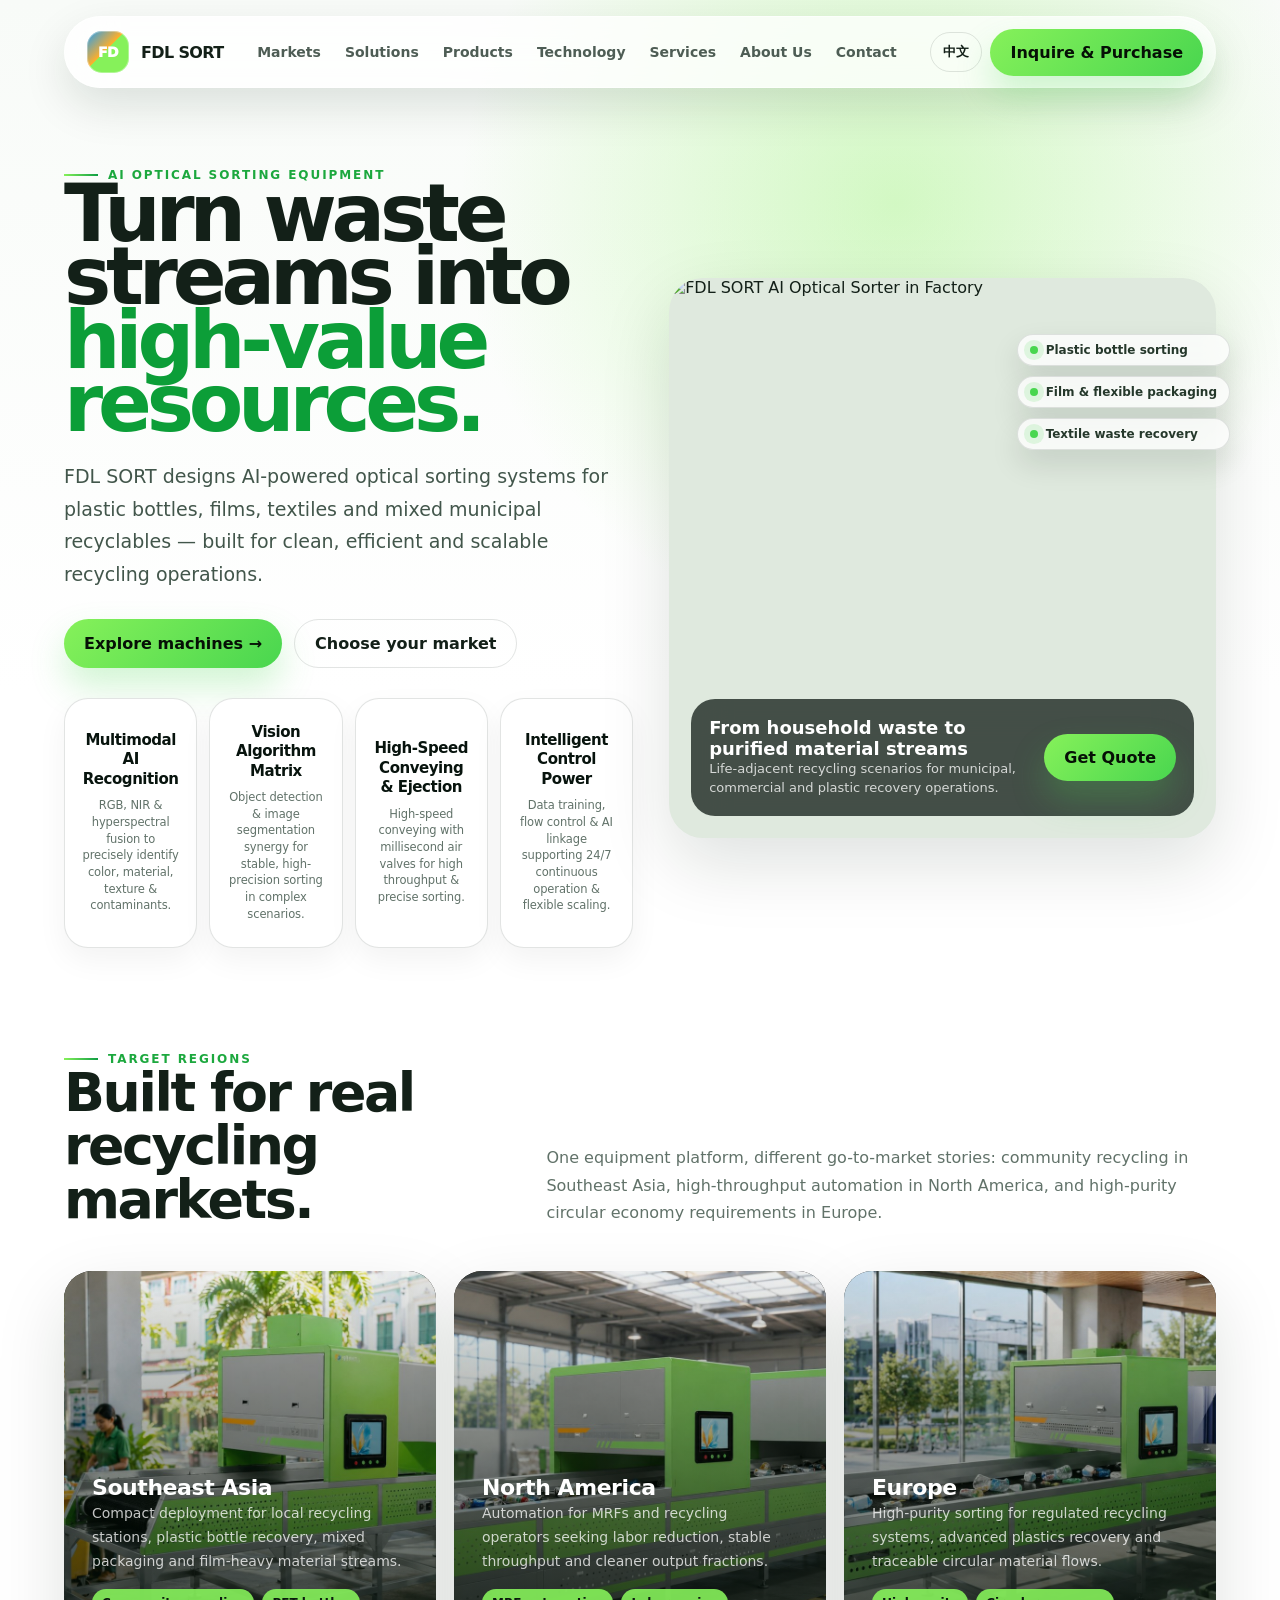
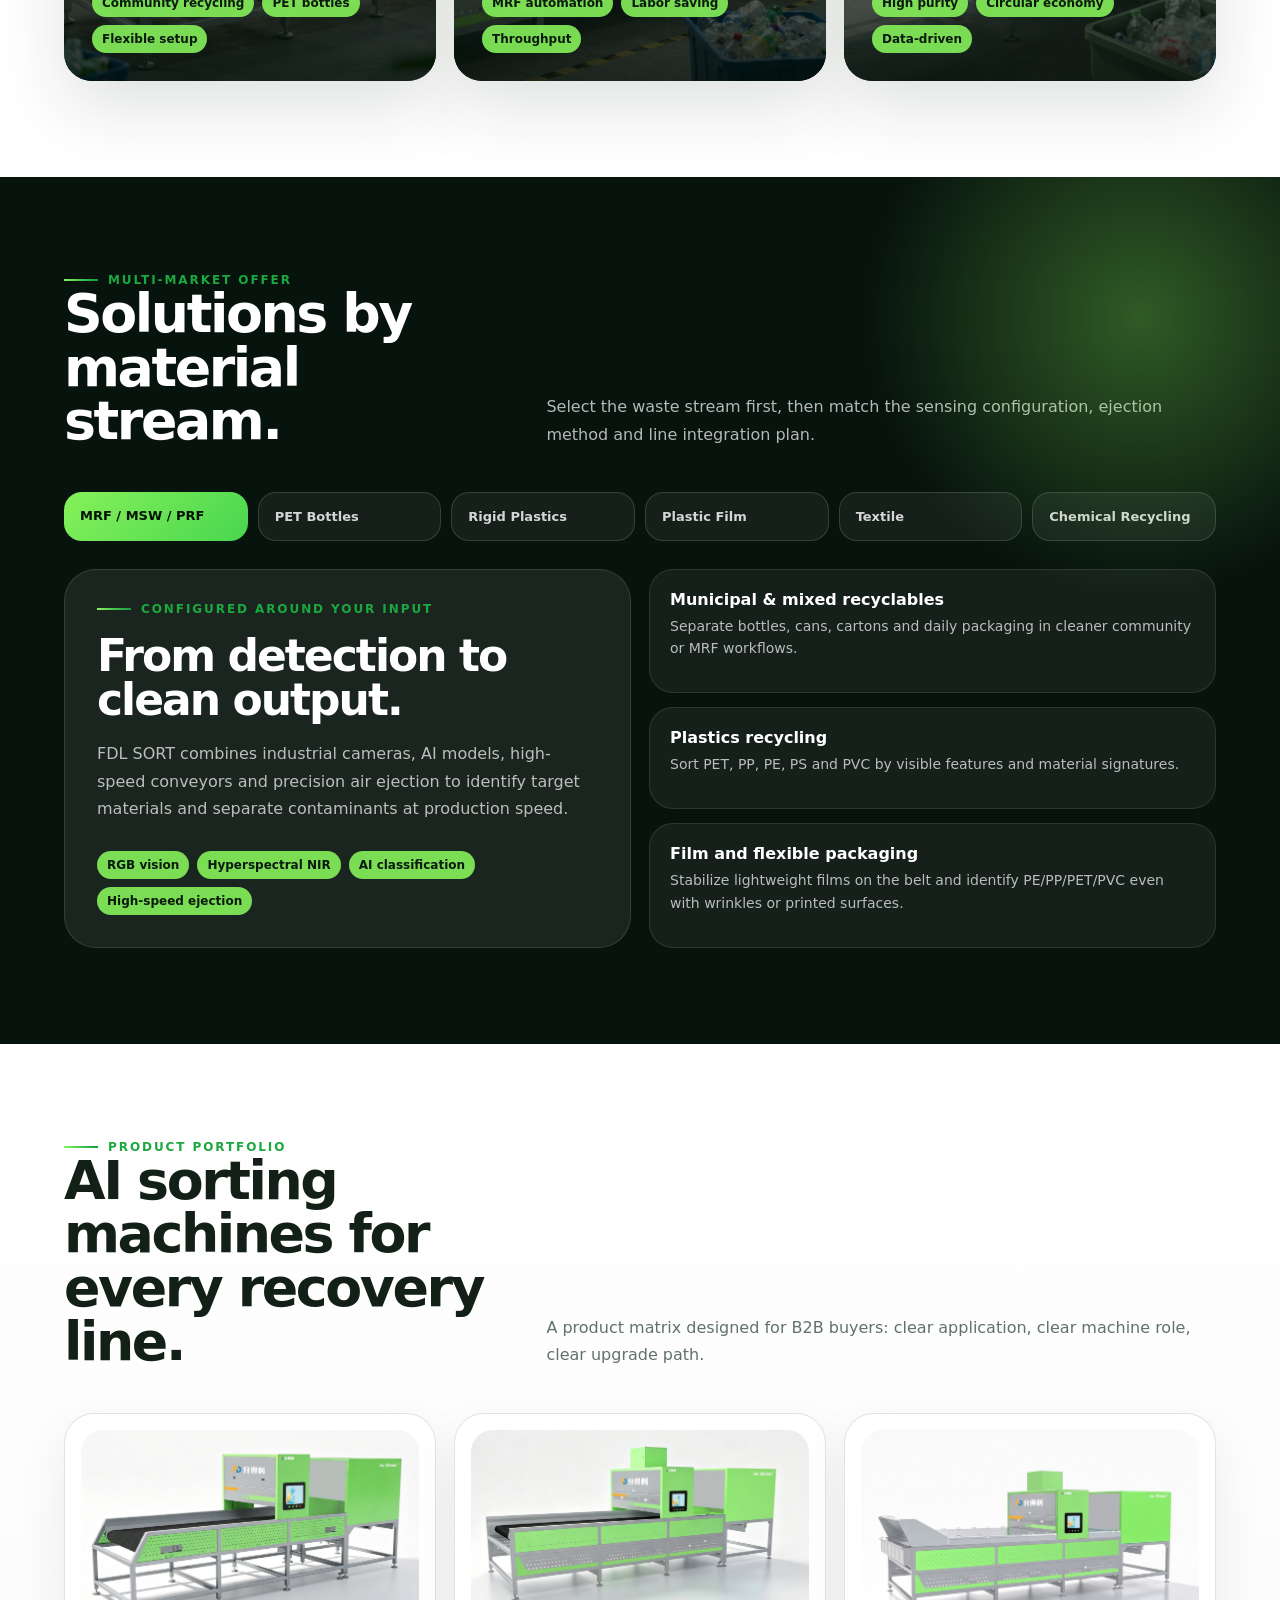
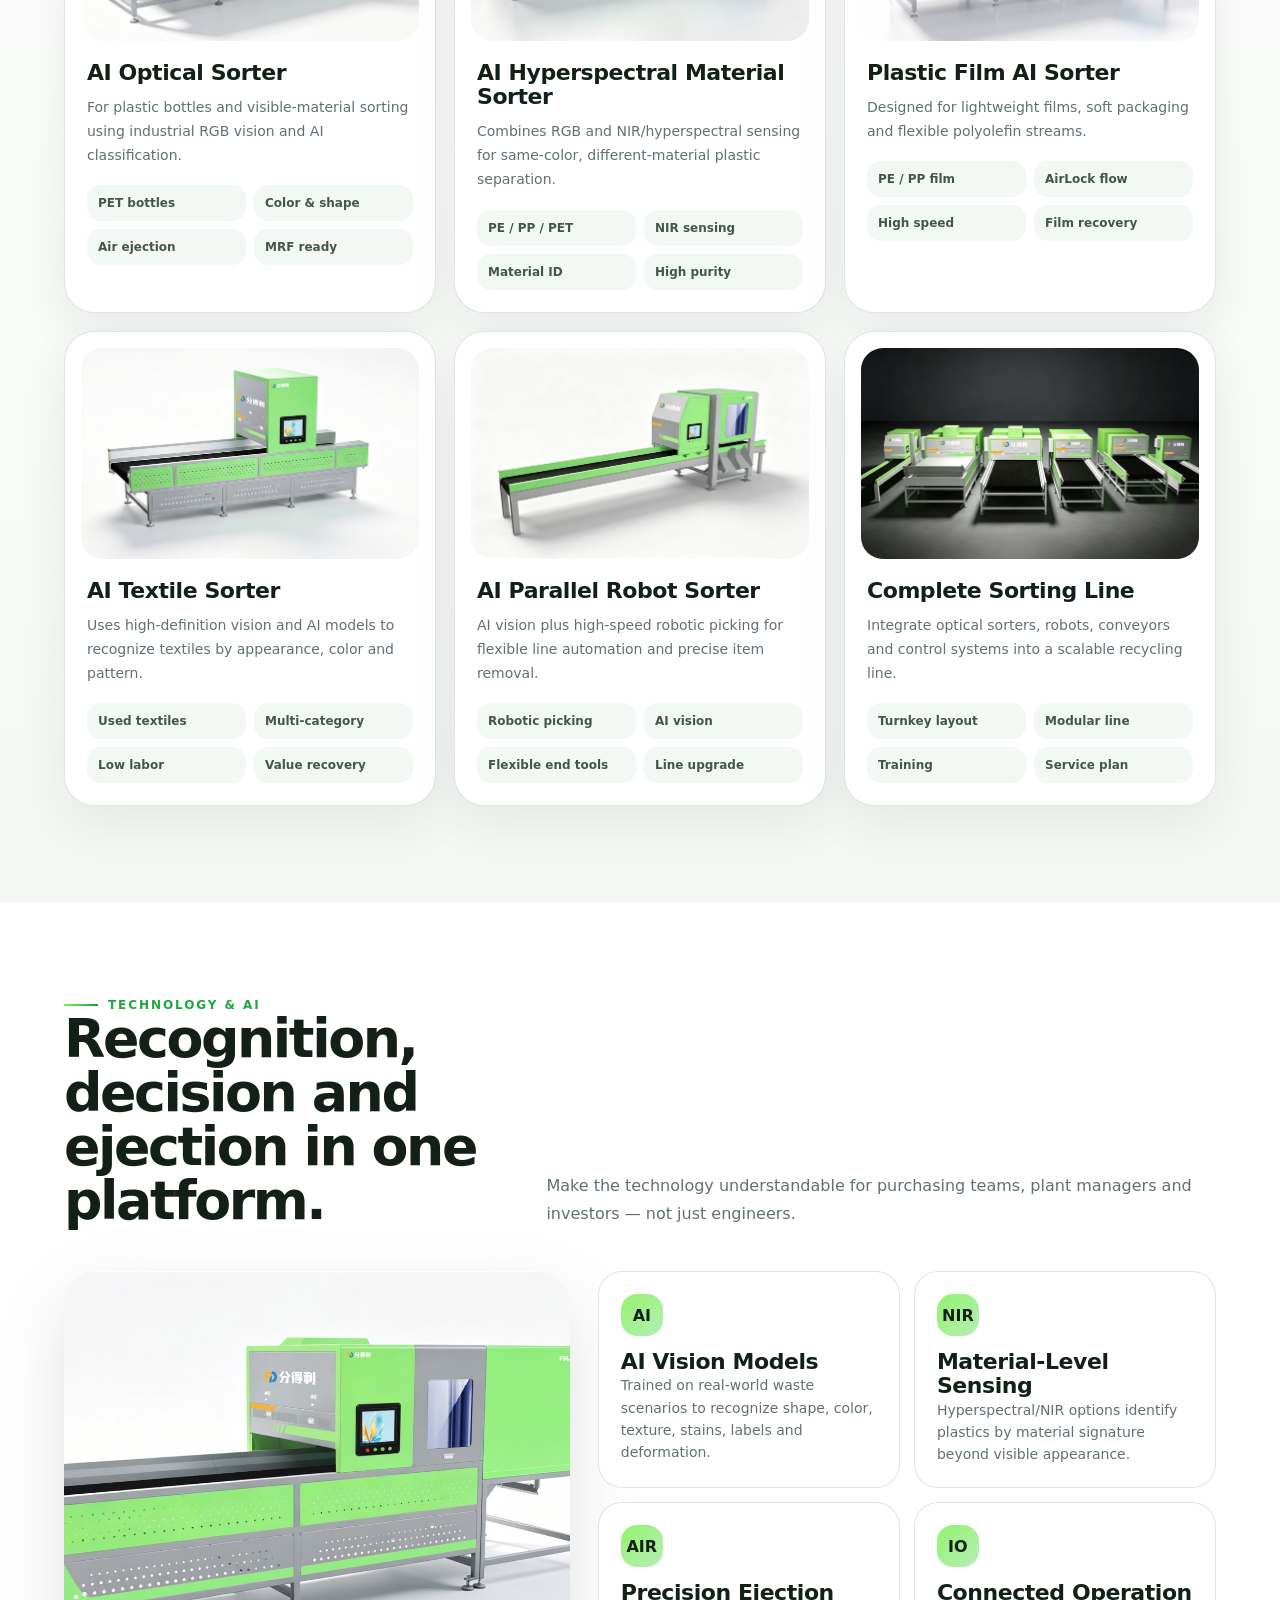
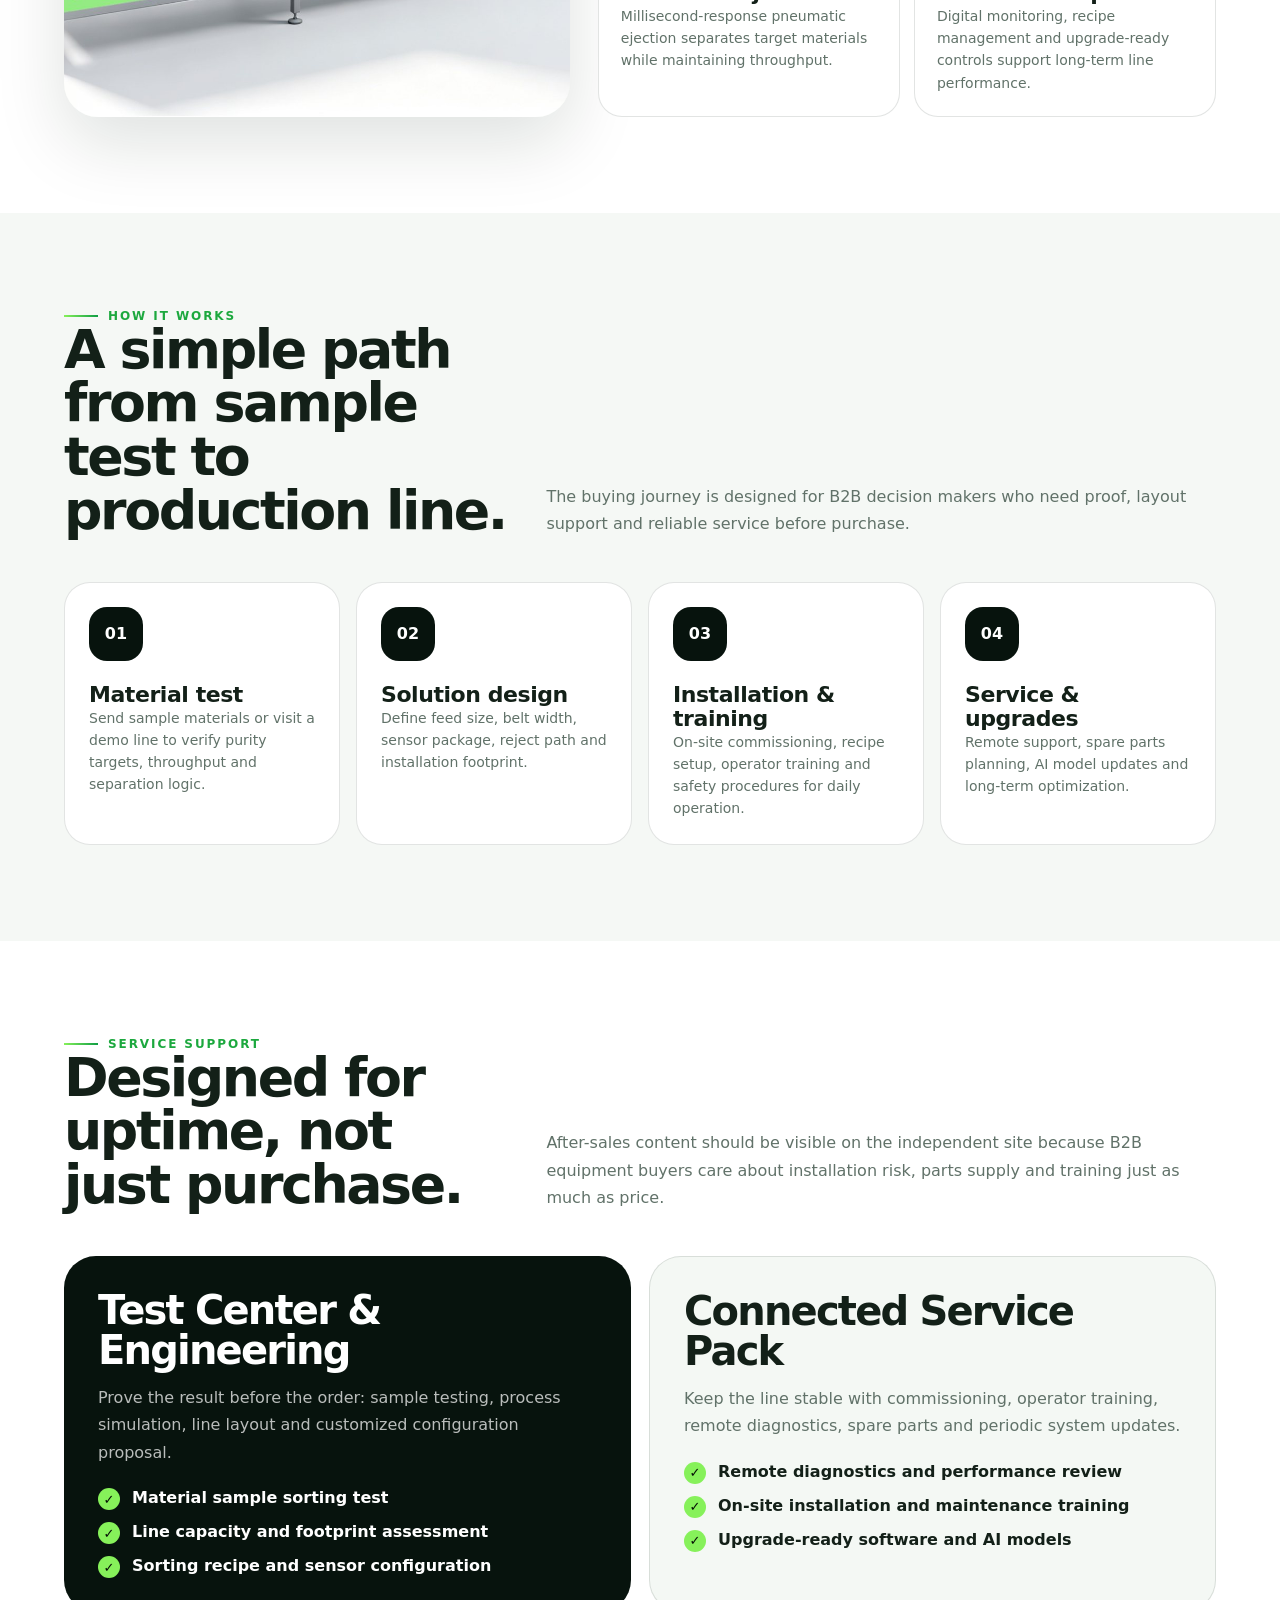
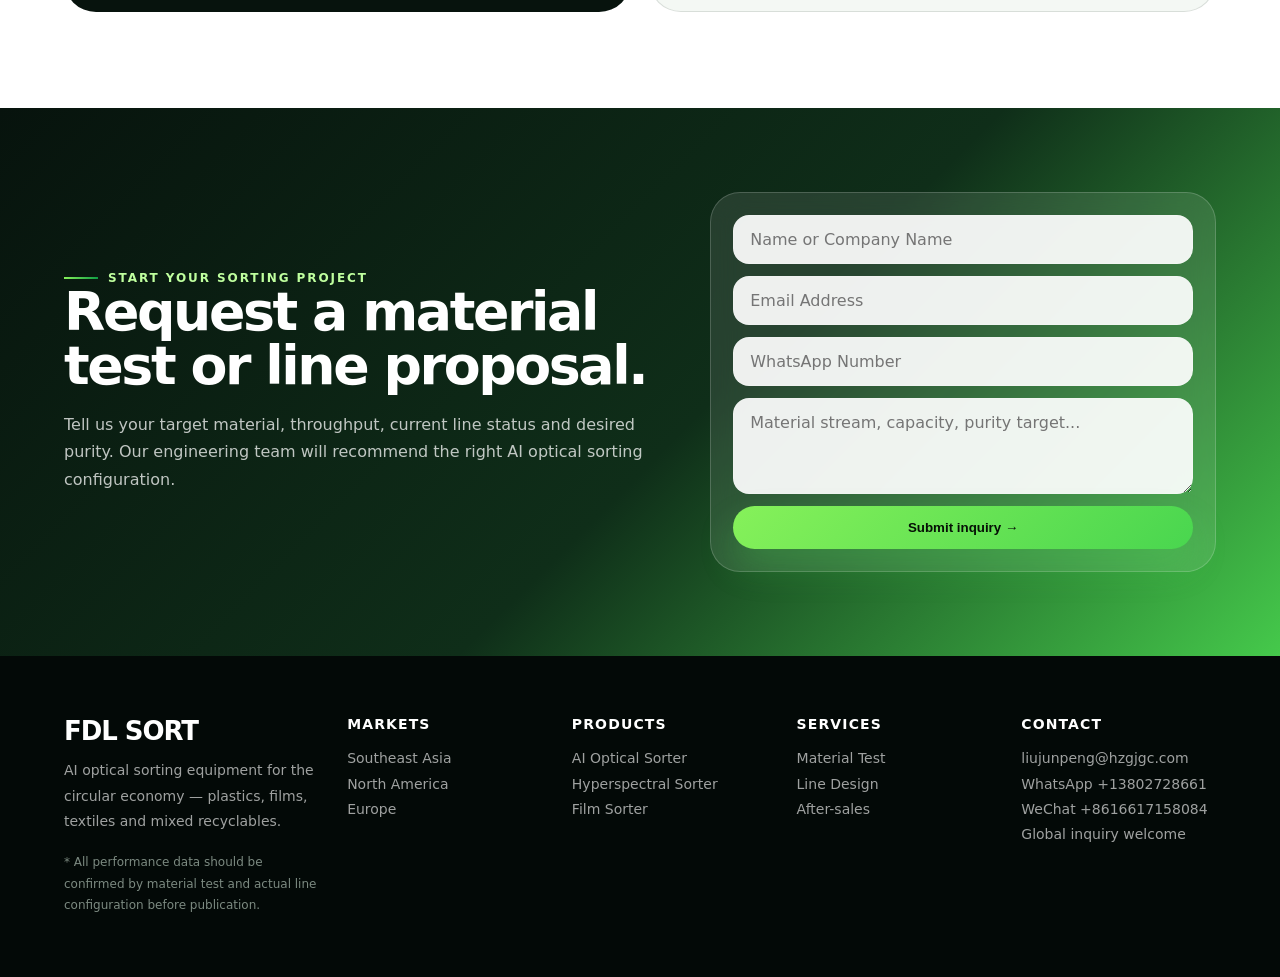
==== index.html @ 5add23d7 "fix: refactor homepage mobile navigation with native scroll-margin-top and simplified JS for iOS/Saf" ====
<!doctype html>
<html lang="en">
<head>
  <meta charset="utf-8" />
  <meta name="viewport" content="width=device-width, initial-scale=1" />
  <title>FDL SORT | AI Optical Sorting Systems for Recycling</title>
  <meta name="description" content="AI optical sorting equipment for plastics, film, textile and municipal recycling. B2B solutions for Southeast Asia, North America and Europe." />
  <meta name="keywords" content="AI optical sorter, waste sorting machine, plastic recycling sorter, hyperspectral sorting, recycling equipment, MRF sorting system" />
  <style>
    :root {
      --green:#86F15A;
      --green-2:#49D64F;
      --dark:#07130d;
      --ink:#132018;
      --muted:#617269;
      --line:rgba(19,32,24,.12);
      --soft:#f3f8f2;
      --white:#fff;
      --gray:#e9eee9;
      --shadow: 0 26px 70px rgba(8,28,16,.13);
      --radius: 28px;
      --max: 1200px;
    }
    * {box-sizing:border-box}
    html {scroll-behavior:smooth}
    body {
      margin:0;
      font-family: Inter, ui-sans-serif, system-ui, -apple-system, BlinkMacSystemFont, "Segoe UI", Arial, sans-serif;
      color:var(--ink);
      background:#fff;
      overflow-x:hidden;
    }
    a {color:inherit;text-decoration:none}
    img {max-width:100%;display:block}
    .wrap {max-width:var(--max); margin:0 auto; padding:0 24px}
    .eyebrow {
      letter-spacing:.16em; text-transform:uppercase; font-size:12px; font-weight:800;
      color:#1ca83e; display:flex; align-items:center; gap:10px;
    }
    .eyebrow:before {content:""; width:34px; height:2px; background:linear-gradient(90deg,var(--green),#0f9d44); display:inline-block}
    h1,h2,h3,p {margin:0}
    h1 {font-size:clamp(44px,6.2vw,86px); line-height:0.8; letter-spacing:-.065em; font-weight:900}
    html:lang(zh) h1, html[lang="zh"] h1 {font-size:clamp(38px,5.0vw,70px); line-height:1.5; letter-spacing:-.04em}
    h2 {font-size:clamp(32px,4.2vw,58px); line-height:1; letter-spacing:-.045em; font-weight:900}
    h3 {font-size:22px; line-height:1.1; letter-spacing:-.02em; font-weight:850}
    p {line-height:1.72; color:var(--muted); font-size:16px}
    .btn {display:inline-flex; align-items:center; justify-content:center; gap:10px; padding:14px 20px; border-radius:999px; border:1px solid var(--line); font-weight:800; transition:.2s; white-space:nowrap}
    .btn.primary {background:linear-gradient(135deg,var(--green),var(--green-2)); color:#061006; border:0; box-shadow:0 18px 34px rgba(73,214,79,.25)}
    .btn.dark {background:#07130d; color:#fff; border:0}
    .btn:hover {transform:translateY(-2px); box-shadow:0 16px 34px rgba(8,28,16,.12)}
    .pill {display:inline-flex; align-items:center; gap:8px; border:1px solid var(--line); background:rgba(255,255,255,.78); backdrop-filter:blur(12px); border-radius:999px; padding:8px 12px; font-size:12px; font-weight:800; color:#25382b}
    .dot {width:8px; height:8px; border-radius:999px; background:var(--green-2); box-shadow:0 0 0 6px rgba(73,214,79,.15)}

    /* Header */
    header {
      position:fixed; inset:16px 0 auto; z-index:20;
      pointer-events:none;
    }
    .nav {
      pointer-events:auto;
      height:72px; border:1px solid rgba(255,255,255,.58);
      background:rgba(255,255,255,.76); backdrop-filter:blur(24px);
      border-radius:999px; display:flex; align-items:center; justify-content:space-between;
      padding:0 12px 0 22px; box-shadow:0 18px 45px rgba(11,33,19,.12);
    }
    .brand {display:flex; align-items:center; gap:12px; font-weight:900; letter-spacing:-.04em}
    .brand-mark {width:42px; height:42px; border-radius:15px; background:linear-gradient(135deg,#1f9ef5,#ffae29 45%,var(--green) 46%); position:relative; box-shadow:inset 0 0 0 1px rgba(255,255,255,.35)}
    .brand-mark:after {content:"FD"; position:absolute; inset:0; display:grid; place-items:center; color:#fff; font-size:14px; font-weight:950}
    .navlinks {display:flex; gap:24px; align-items:center; font-size:14px; font-weight:800; color:#314239}
    .navlinks a {opacity:.86}
    .navlinks a:hover {opacity:1; color:#0c9e38}
    .nav-actions {display:flex; gap:8px; align-items:center}
    .lang {font-size:13px; padding:10px 12px; border-radius:999px; border:1px solid var(--line); font-weight:800; cursor:pointer; user-select:none; transition:.2s}
    .lang:hover {background:rgba(134,241,90,.15); border-color:var(--green-2)}
    .menu-toggle {display:none}

    /* Hero */
    .hero {padding:132px 0 34px; position:relative; background:radial-gradient(circle at 70% 20%, rgba(134,241,90,.34), transparent 36%), linear-gradient(180deg,#f8fbf8,#fff 68%)}
    .hero-grid {display:grid; grid-template-columns:1.02fr .98fr; gap:36px; align-items:center}
    .hero-copy {padding:36px 0}
    .hero h1 span {display:block; color:#0c9e38}
    .hero .lead {font-size:19px; max-width:650px; margin:24px 0 28px; color:#42564b}
    .hero-actions {display:flex; gap:12px; flex-wrap:wrap; margin-bottom:30px}
    .metric-strip {display:grid; grid-template-columns:repeat(4,1fr); gap:12px; max-width:800px}
    .metric {background:#fff; border:1px solid var(--line); padding:24px 16px; border-radius:24px; box-shadow:0 12px 30px rgba(8,28,16,.05); text-align:center; transition:transform .2s, box-shadow .2s; display:flex; flex-direction:column; justify-content:center; min-height:175px; box-sizing:border-box}
    .metric:hover {transform:translateY(-4px); box-shadow:0 16px 36px rgba(8,28,16,.1)}
    .metric strong {display:block; font-size:15px; letter-spacing:-.03em; line-height:1.3; color:#07130d; margin-bottom:8px; font-weight:800}
    .metric small {color:var(--muted); font-weight:500; font-size:11.5px; letter-spacing:-.01em; line-height:1.45; display:block}
    .hero-visual {position:relative}
    .hero-card {border-radius:34px; overflow:hidden; position:relative; min-height:560px; box-shadow:var(--shadow); background:#dfe9de}
    .hero-card img {width:100%; height:100%; min-height:560px; object-fit:cover}
    .glass-card {position:absolute; left:22px; bottom:22px; right:22px; padding:18px; border-radius:24px; background:rgba(7,19,13,.72); color:#fff; backdrop-filter:blur(18px); display:flex; justify-content:space-between; gap:16px; align-items:center}
    .glass-card p {color:rgba(255,255,255,.78); font-size:13px; line-height:1.5}
    .glass-card strong {display:block; font-size:18px}
    .floating {position:absolute; right:-14px; top:56px; display:grid; gap:10px}
    .floating .pill {box-shadow:0 14px 30px rgba(8,28,16,.12)}

    section {padding:96px 0}
    #markets {padding-top:34px}
    .section-head {display:grid; grid-template-columns:.8fr 1.2fr; gap:36px; align-items:end; margin-bottom:44px}
    .section-head p {max-width:680px}

    /* Markets */
    .market-grid {display:grid; grid-template-columns:repeat(3,1fr); gap:18px}
    .market-card {position:relative; overflow:hidden; min-height:410px; border-radius:var(--radius); background:#111; color:#fff; box-shadow:var(--shadow)}
    .market-card img {position:absolute; inset:0; width:100%; height:100%; object-fit:cover; transform:scale(1.02); transition:.35s}
    .market-card:hover img {transform:scale(1.07)}
    .market-card:after {content:""; position:absolute; inset:0; background:linear-gradient(180deg,rgba(3,15,8,.05),rgba(3,15,8,.84))}
    .market-content {position:absolute; z-index:2; inset:auto 0 0; padding:28px}
    .market-content p {color:rgba(255,255,255,.76); font-size:14px}
    .tag-row {display:flex; flex-wrap:wrap; gap:8px; margin-top:16px}
    .tag {font-size:12px; font-weight:800; color:#0b1a0f; background:rgba(134,241,90,.9); border-radius:999px; padding:7px 10px}

    /* Offer */
    .offer {background:#07130d; color:#fff; position:relative; overflow:hidden}
    .offer:before {content:""; position:absolute; width:600px; height:600px; right:-160px; top:-160px; background:radial-gradient(circle,rgba(134,241,90,.32),transparent 65%)}
    .offer p {color:rgba(255,255,255,.7)}
    .tabs {display:grid; grid-template-columns:repeat(6,1fr); gap:10px; margin-bottom:28px}
    .tab {padding:16px; border-radius:18px; border:1px solid rgba(255,255,255,.14); background:rgba(255,255,255,.06); font-weight:850; font-size:13px; color:rgba(255,255,255,.82)}
    .tab.active {background:linear-gradient(135deg,var(--green),var(--green-2)); color:#041105; border:0}
    .solution-grid {display:grid; grid-template-columns:1fr 1fr; gap:18px}
    .solution-main {background:rgba(255,255,255,.08); border:1px solid rgba(255,255,255,.12); border-radius:32px; padding:32px; min-height:360px}
    .solution-list {display:grid; gap:14px}
    .solution-item {padding:20px; border-radius:24px; background:rgba(255,255,255,.06); border:1px solid rgba(255,255,255,.1)}
    .solution-item strong {display:block; margin-bottom:6px}
    .solution-item p {font-size:14px; line-height:1.58}

    /* Products */
    .products {background:linear-gradient(180deg,#fff,#f4f8f4)}
    .product-grid {display:grid; grid-template-columns:repeat(3,1fr); gap:18px}
    .product-card {background:#fff; border:1px solid var(--line); border-radius:30px; padding:16px; box-shadow:0 18px 50px rgba(8,28,16,.07); transition:.25s; display:flex; flex-direction:column; position:relative}
    .product-card:hover {transform:translateY(-5px); box-shadow:0 26px 70px rgba(8,28,16,.12)}
    .product-img {border-radius:22px; overflow:hidden; background:#f7faf7; aspect-ratio:16/10; display:grid; place-items:center}
    .product-img img {width:100%; height:100%; object-fit:cover}
    .product-body {padding:20px 6px 6px}
    .product-body p {font-size:14px; margin-top:10px}
    .specs {display:grid; grid-template-columns:repeat(2,1fr); gap:8px; margin-top:18px}
    .spec {background:#f4f8f4; border-radius:14px; padding:11px; font-size:12px; color:#44564b; font-weight:800}

    /* Tech */
    .tech-grid {display:grid; grid-template-columns:.9fr 1.1fr; gap:28px; align-items:stretch}
    .tech-visual {border-radius:34px; overflow:hidden; box-shadow:var(--shadow); background:#f3f8f2}
    .tech-visual img {height:100%; object-fit:cover}
    .tech-list {display:grid; grid-template-columns:repeat(2,1fr); gap:14px}
    .tech-card {border:1px solid var(--line); border-radius:24px; padding:22px; background:#fff}
    .tech-card .icon {width:42px; height:42px; border-radius:16px; background:linear-gradient(135deg,rgba(134,241,90,.9),rgba(73,214,79,.4)); display:grid; place-items:center; font-weight:900; margin-bottom:14px}
    .tech-card p {font-size:14px; line-height:1.58}

    /* Process */
    .process {background:#f5f8f5}
    .steps {display:grid; grid-template-columns:repeat(4,1fr); gap:16px; counter-reset:step}
    .step {background:#fff; border:1px solid var(--line); border-radius:26px; padding:24px; position:relative; min-height:240px}
    .step:before {counter-increment:step; content:"0" counter(step); display:inline-grid; place-items:center; width:54px; height:54px; background:#07130d; color:#fff; border-radius:18px; margin-bottom:22px; font-weight:900}
    .step p {font-size:14px; line-height:1.58}

    /* Service CTA */
    .service-grid {display:grid; grid-template-columns:1fr 1fr; gap:18px}
    .service-panel {border-radius:32px; padding:34px; background:#07130d; color:#fff; overflow:hidden; position:relative}
    .service-panel.light {background:#f4f8f4; color:var(--ink); border:1px solid var(--line)}
    .service-panel p {color:rgba(255,255,255,.72)}
    .service-panel.light p {color:var(--muted)}
    .service-list {margin-top:22px; display:grid; gap:12px}
    .service-list div {display:flex; gap:12px; align-items:flex-start; font-weight:800}
    .check {width:22px; height:22px; min-width:22px; border-radius:999px; background:var(--green); color:#051005; display:grid; place-items:center; font-size:13px}

    .cta {padding:84px 0; background:linear-gradient(135deg,#07130d,#0f2e19 55%,#45c94b); color:#fff}
    .cta-box {display:grid; grid-template-columns:1.1fr .9fr; gap:28px; align-items:center}
    .cta p {color:rgba(255,255,255,.74); margin-top:18px}
    .form {background:rgba(255,255,255,.1); border:1px solid rgba(255,255,255,.18); border-radius:30px; padding:22px; backdrop-filter:blur(16px); display:grid; gap:12px}
    .form input,.form textarea,.form select {width:100%; padding:14px 16px; border-radius:16px; border:1px solid rgba(255,255,255,.2); background:rgba(255,255,255,.92); outline:0; font:inherit}
    .form textarea {min-height:96px; resize:vertical}

    footer {background:#030907; color:#fff; padding:60px 0}
    .footer-grid {display:grid; grid-template-columns:1.3fr repeat(4,1fr); gap:30px}
    footer p, footer a {color:rgba(255,255,255,.62); font-size:14px; line-height:1.8}
    footer h4 {margin:0 0 14px; font-size:14px; letter-spacing:.08em; text-transform:uppercase}
    .foot-brand {font-size:26px; font-weight:900; letter-spacing:-.04em; margin-bottom:12px}
    .note {font-size:12px; color:#7c8a81; margin-top:18px}

    .mobile-panel {
      display: none;
    }

    /* 浏览器原生解决吸顶导航栏遮挡板块标题的问题 */
    section[id] {
      scroll-margin-top: 80px; /* 72px 导航栏高度 + 8px 间距 */
    }
    @media (max-width: 620px) {
      section[id] {
        scroll-margin-top: 72px; /* 64px 手机导航栏高度 + 8px 间距 */
      }
    }

    @media (max-width: 980px) {
      header {inset:10px 0 auto}
      .navlinks {display:none}
      .menu-toggle {
        display: inline-flex !important;
        background: none;
        border: none;
        font-size: 24px;
        cursor: pointer;
        color: var(--ink);
        padding: 4px 8px;
        align-items: center;
        justify-content: center;
        z-index: 21;
      }
      .mobile-panel {
        position: fixed;
        top: 100px;
        left: 16px;
        right: 16px;
        background: rgba(255, 255, 255, 0.96);
        backdrop-filter: blur(20px);
        border: 1px solid var(--line);
        border-radius: 24px;
        padding: 24px;
        display: none;
        flex-direction: column;
        gap: 16px;
        box-shadow: var(--shadow);
        z-index: 19;
      }
      .mobile-panel.active {
        display: flex;
      }
      .mobile-panel a {
        font-size: 16px;
        font-weight: 800;
        color: var(--ink);
        padding: 8px 12px;
        border-radius: 12px;
        transition: background 0.2s;
      }
      .mobile-panel a:hover {
        background: rgba(134, 241, 90, 0.15);
        color: #0c9e38;
      }
      .hero-grid,.section-head,.solution-grid,.tech-grid,.service-grid,.cta-box {grid-template-columns:1fr}
      .hero {padding-top:110px}
      .hero-card,.hero-card img {min-height:420px}
      .metric-strip {grid-template-columns:repeat(2,1fr)}
      .market-grid,.product-grid {grid-template-columns:1fr 1fr}
      .tabs {grid-template-columns:repeat(2,1fr)}
      .steps {grid-template-columns:1fr 1fr}
      .footer-grid {grid-template-columns:1fr 1fr}
    }
    @media (max-width: 620px) {
      .wrap {padding:0 16px}
      .nav {height:64px; padding-left:16px}
      .nav-actions {
        display: flex;
        gap: 8px;
        align-items: center;
        justify-content: flex-end;
      }
      .nav-actions .lang {
        display: inline-flex !important;
        align-items: center;
        justify-content: center;
        font-size: 12px;
        padding: 6px 10px;
        cursor: pointer;
        flex-shrink: 0;
        white-space: nowrap;
        border: 1px solid var(--line);
        border-radius: 999px;
        font-weight: 800;
      }
      .nav-actions .btn {
        width: auto !important;
        flex-shrink: 0;
        font-size: 12px;
        padding: 8px 12px;
      }
      .brand-mark {width:36px;height:36px}
      .hero-actions {flex-direction:column}
      .btn {width:100%}
      .metric-strip,.market-grid,.product-grid,.tech-list,.steps,.footer-grid {grid-template-columns:1fr}
      .hero-card,.hero-card img {min-height:360px}
      .floating {display:none}
      section {padding:70px 0}
      .glass-card {position:static; border-radius:0; margin:0}
      .mobile-panel { top: 88px; }
    }
  </style>
</head>
<body>
  <!-- Version: Pure-Stable-Build-03 -->
  <header>
    <div class="wrap">
      <nav class="nav" aria-label="Main navigation">
        <a href="/" class="brand" aria-label="FDL Sort home">
          <span class="brand-mark"></span>
          <span>FDL SORT</span>
        </a>
        <div class="navlinks">
          <a href="#markets" data-i18n="nav_markets">Markets</a>
          <a href="#solutions" data-i18n="nav_solutions">Solutions</a>
          <a href="#products" data-i18n="nav_products">Products</a>
          <a href="#technology" data-i18n="nav_tech">Technology</a>
          <a href="#services" data-i18n="nav_services">Services</a>
          <a href="/about/index.html" data-i18n="nav_about">About Us</a>
          <a href="#contact" data-i18n="nav_contact">Contact</a>
        </div>
        <div class="nav-actions">
          <span class="lang" id="languageToggle">中文</span>
          <a class="btn primary" href="#contact" data-i18n="btn_request_test">Inquire & Purchase</a>
          <button class="menu-toggle" id="menuToggle" aria-label="Toggle menu">☰</button>
        </div>
      </nav>
    </div>
    <div id="mobilePanel" class="mobile-panel">
      <a href="#markets" data-i18n="nav_markets">Markets</a>
      <a href="#solutions" data-i18n="nav_solutions">Solutions</a>
      <a href="#products" data-i18n="nav_products">Products</a>
      <a href="#technology" data-i18n="nav_tech">Technology</a>
      <a href="#services" data-i18n="nav_services">Services</a>
      <a href="/about/index.html" data-i18n="nav_about">About Us</a>
      <a href="#contact" data-i18n="nav_contact">Contact</a>
    </div>
  </header>

  <main id="top">
    <section class="hero">
      <div class="wrap hero-grid">
        <div class="hero-copy">
          <div class="eyebrow" data-i18n="hero_eyebrow">AI optical sorting equipment</div>
          <h1 data-i18n="hero_title">Turn waste streams into <span>high-value resources.</span></h1>
          <p class="lead" data-i18n="hero_lead">FDL SORT designs AI-powered optical sorting systems for plastic bottles, films, textiles and mixed municipal recyclables — built for clean, efficient and scalable recycling operations.</p>
          <div class="hero-actions">
            <a class="btn primary" href="#products" data-i18n="hero_btn_explore">Explore machines →</a>
            <a class="btn" href="#markets" data-i18n="hero_btn_market">Choose your market</a>
          </div>
          <div class="metric-strip">
            <div class="metric">
              <strong data-i18n="metric_sensor_title">Multimodal AI Recognition</strong>
              <small data-i18n="metric_sensor">RGB, NIR & hyperspectral fusion to precisely identify color, material, texture & contaminants.</small>
            </div>
            <div class="metric">
              <strong data-i18n="metric_operation_title">Vision Algorithm Matrix</strong>
              <small data-i18n="metric_operation">Object detection & image segmentation synergy for stable, high-precision sorting in complex scenarios.</small>
            </div>
            <div class="metric">
              <strong data-i18n="metric_families_title">High-Speed Conveying & Ejection</strong>
              <small data-i18n="metric_families">High-speed conveying with millisecond air valves for high throughput & precise sorting.</small>
            </div>
            <div class="metric">
              <strong data-i18n="metric_global_title">Intelligent Control Power</strong>
              <small data-i18n="metric_global">Data training, flow control & AI linkage supporting 24/7 continuous operation & flexible scaling.</small>
            </div>
          </div>
        </div>
        <div class="hero-visual">
          <div class="hero-card">
            <img src="https://sc02.alicdn.com/kf/Aab0599ae97874d00b9bb85f86b69fee8d.png" alt="FDL SORT AI Optical Sorter in Factory">
            <div class="glass-card">
              <div>
                <strong data-i18n="hero_card_title">From household waste to purified material streams</strong>
                <p data-i18n="hero_card_desc">Life-adjacent recycling scenarios for municipal, commercial and plastic recovery operations.</p>
              </div>
              <a class="btn primary" href="#contact" data-i18n="hero_card_btn">Get Quote</a>
            </div>
          </div>
          <div class="floating">
            <span class="pill"><span class="dot"></span><span data-i18n="pill_plastic">Plastic bottle sorting</span></span>
            <span class="pill"><span class="dot"></span><span data-i18n="pill_film">Film & flexible packaging</span></span>
            <span class="pill"><span class="dot"></span><span data-i18n="pill_textile">Textile waste recovery</span></span>
          </div>
        </div>
      </div>
    </section>

    <section id="markets">
      <div class="wrap">
        <div class="section-head">
          <div>
            <div class="eyebrow" data-i18n="markets_eyebrow">Target regions</div>
            <h2 data-i18n="markets_title">Built for real recycling markets.</h2>
          </div>
          <p data-i18n="markets_intro">One equipment platform, different go-to-market stories: community recycling in Southeast Asia, high-throughput automation in North America, and high-purity circular economy requirements in Europe.</p>
        </div>
        <div class="market-grid">
          <article class="market-card">
            <img src="[data-uri]" alt="Southeast Asia recycling station with AI sorting machine" />
            <div class="market-content">
              <h3 data-i18n="market_sea_title">Southeast Asia</h3>
              <p data-i18n="market_sea_desc">Compact deployment for local recycling stations, plastic bottle recovery, mixed packaging and film-heavy material streams.</p>
              <div class="tag-row"><span class="tag" data-i18n="tag_community">Community recycling</span><span class="tag" data-i18n="tag_pet_bottles">PET bottles</span><span class="tag" data-i18n="tag_flexible">Flexible setup</span></div>
            </div>
          </article>
          <article class="market-card">
            <img src="[data-uri]" alt="North American MRF recycling facility" />
            <div class="market-content">
              <h3 data-i18n="market_na_title">North America</h3>
              <p data-i18n="market_na_desc">Automation for MRFs and recycling operators seeking labor reduction, stable throughput and cleaner output fractions.</p>
              <div class="tag-row"><span class="tag" data-i18n="tag_mrf">MRF automation</span><span class="tag" data-i18n="tag_labor">Labor saving</span><span class="tag" data-i18n="tag_throughput">Throughput</span></div>
            </div>
          </article>
          <article class="market-card">
            <img src="[data-uri]" alt="European modern sustainability center with AI sorter" />
            <div class="market-content">
              <h3 data-i18n="market_eu_title">Europe</h3>
              <p data-i18n="market_eu_desc">High-purity sorting for regulated recycling systems, advanced plastics recovery and traceable circular material flows.</p>
              <div class="tag-row"><span class="tag" data-i18n="tag_purity">High purity</span><span class="tag" data-i18n="tag_circular">Circular economy</span><span class="tag" data-i18n="tag_data">Data-driven</span></div>
            </div>
          </article>
        </div>
      </div>
    </section>

    <section class="offer" id="solutions">
      <div class="wrap">
        <div class="section-head">
          <div>
            <div class="eyebrow" data-i18n="offer_eyebrow">Multi-market offer</div>
            <h2 data-i18n="offer_title">Solutions by material stream.</h2>
          </div>
          <p data-i18n="offer_intro">Select the waste stream first, then match the sensing configuration, ejection method and line integration plan.</p>
        </div>
        <div class="tabs">
          <div class="tab active" data-i18n="tab_mrf">MRF / MSW / PRF</div>
          <div class="tab" data-i18n="tab_pet">PET Bottles</div>
          <div class="tab" data-i18n="tab_rigid">Rigid Plastics</div>
          <div class="tab" data-i18n="tab_film">Plastic Film</div>
          <div class="tab" data-i18n="tab_textile">Textile</div>
          <div class="tab" data-i18n="tab_chem">Chemical Recycling</div>
        </div>
        <div class="solution-grid">
          <div class="solution-main">
            <div class="eyebrow" data-i18n="sol_main_eyebrow">Configured around your input</div>
            <h2 style="margin:18px 0 18px; font-size:44px" data-i18n="sol_main_title">From detection to clean output.</h2>
            <p data-i18n="sol_main_desc">FDL SORT combines industrial cameras, AI models, high-speed conveyors and precision air ejection to identify target materials and separate contaminants at production speed.</p>
            <div class="tag-row" style="margin-top:28px"><span class="tag" data-i18n="sol_tag_rgb">RGB vision</span><span class="tag" data-i18n="sol_tag_nir">Hyperspectral NIR</span><span class="tag" data-i18n="sol_tag_ai">AI classification</span><span class="tag" data-i18n="sol_tag_eject">High-speed ejection</span></div>
          </div>
          <div class="solution-list">
            <div class="solution-item"><strong data-i18n="sol_item1_title">Municipal & mixed recyclables</strong><p data-i18n="sol_item1_desc">Separate bottles, cans, cartons and daily packaging in cleaner community or MRF workflows.</p></div>
            <div class="solution-item"><strong data-i18n="sol_item2_title">Plastics recycling</strong><p data-i18n="sol_item2_desc">Sort PET, PP, PE, PS and PVC by visible features and material signatures.</p></div>
            <div class="solution-item"><strong data-i18n="sol_item3_title">Film and flexible packaging</strong><p data-i18n="sol_item3_desc">Stabilize lightweight films on the belt and identify PE/PP/PET/PVC even with wrinkles or printed surfaces.</p></div>
          </div>
        </div>
      </div>
    </section>

    <section class="products" id="products">
      <div class="wrap">
        <div class="section-head">
          <div>
            <div class="eyebrow" data-i18n="products_eyebrow">Product portfolio</div>
            <h2 data-i18n="products_title">AI sorting machines for every recovery line.</h2>
          </div>
          <p data-i18n="products_intro">A product matrix designed for B2B buyers: clear application, clear machine role, clear upgrade path.</p>
        </div>
        <div class="product-grid">
          <article class="product-card">
            <a href="/products/ai-optical-sorter/index.html" style="position:absolute; inset:0; z-index:5;" aria-label="View AI Optical Sorter details"></a>
            <a href="/products/ai-optical-sorter/index.html" style="position:absolute; inset:0; z-index:5;" aria-label="View AI Optical Sorter details"></a>
            <div class="product-img"><img src="[data-uri]" alt="AI Optical Sorter" /></div>
            <div class="product-body">
              <h3 data-i18n="prod1_title">AI Optical Sorter</h3>
              <p data-i18n="prod1_desc">For plastic bottles and visible-material sorting using industrial RGB vision and AI classification.</p>
              <div class="specs"><div class="spec" data-i18n="prod1_spec1">PET bottles</div><div class="spec" data-i18n="prod1_spec2">Color & shape</div><div class="spec" data-i18n="prod1_spec3">Air ejection</div><div class="spec" data-i18n="prod1_spec4">MRF ready</div></div>
            </div>
          </article>
          <article class="product-card">
            <a href="/products/hyperspectral-material-sorter/index.html" style="position:absolute; inset:0; z-index:5;" aria-label="View Hyperspectral Material Sorter details"></a>
            <a href="/products/hyperspectral-material-sorter/index.html" style="position:absolute; inset:0; z-index:5;" aria-label="View Hyperspectral Material Sorter details"></a>
            <div class="product-img"><img src="[data-uri]" alt="AI Hyperspectral Material Optical Sorter" /></div>
            <div class="product-body">
              <h3 data-i18n="prod2_title">AI Hyperspectral Material Sorter</h3>
              <p data-i18n="prod2_desc">Combines RGB and NIR/hyperspectral sensing for same-color, different-material plastic separation.</p>
              <div class="specs"><div class="spec" data-i18n="prod2_spec1">PE / PP / PET</div><div class="spec" data-i18n="prod2_spec2">NIR sensing</div><div class="spec" data-i18n="prod2_spec3">Material ID</div><div class="spec" data-i18n="prod2_spec4">High purity</div></div>
            </div>
          </article>
          <article class="product-card">
            <a href="/products/film-flexible-sorter/index.html" style="position:absolute; inset:0; z-index:5;" aria-label="View Plastic Film AI Sorter details"></a>
            <a href="/products/film-flexible-sorter/index.html" style="position:absolute; inset:0; z-index:5;" aria-label="View Plastic Film AI Sorter details"></a>
            <div class="product-img"><img src="[data-uri]" alt="AI Hyperspectral Plastic Film Sorter" /></div>
            <div class="product-body">
              <h3 data-i18n="prod3_title">Plastic Film AI Sorter</h3>
              <p data-i18n="prod3_desc">Designed for lightweight films, soft packaging and flexible polyolefin streams.</p>
              <div class="specs"><div class="spec" data-i18n="prod3_spec1">PE / PP film</div><div class="spec" data-i18n="prod3_spec2">AirLock flow</div><div class="spec" data-i18n="prod3_spec3">High speed</div><div class="spec" data-i18n="prod3_spec4">Film recovery</div></div>
            </div>
          </article>
          <article class="product-card">
            <a href="/products/textile-sorter/index.html" style="position:absolute; inset:0; z-index:5;" aria-label="View AI Textile Sorter details"></a>
            <a href="/products/textile-sorter/index.html" style="position:absolute; inset:0; z-index:5;" aria-label="View AI Textile Sorter details"></a>
            <div class="product-img"><img src="[data-uri]" alt="AI Textile Sorter" /></div>
            <div class="product-body">
              <h3 data-i18n="prod4_title">AI Textile Sorter</h3>
              <p data-i18n="prod4_desc">Uses high-definition vision and AI models to recognize textiles by appearance, color and pattern.</p>
              <div class="specs"><div class="spec" data-i18n="prod4_spec1">Used textiles</div><div class="spec" data-i18n="prod4_spec2">Multi-category</div><div class="spec" data-i18n="prod4_spec3">Low labor</div><div class="spec" data-i18n="prod4_spec4">Value recovery</div></div>
            </div>
          </article>
          <article class="product-card">
            <a href="/products/parallel-robot-sorter/index.html" style="position:absolute; inset:0; z-index:5;" aria-label="View AI Parallel Robot Sorter details"></a>
            <a href="/products/parallel-robot-sorter/index.html" style="position:absolute; inset:0; z-index:5;" aria-label="View AI Parallel Robot Sorter details"></a>
            <div class="product-img"><img src="[data-uri]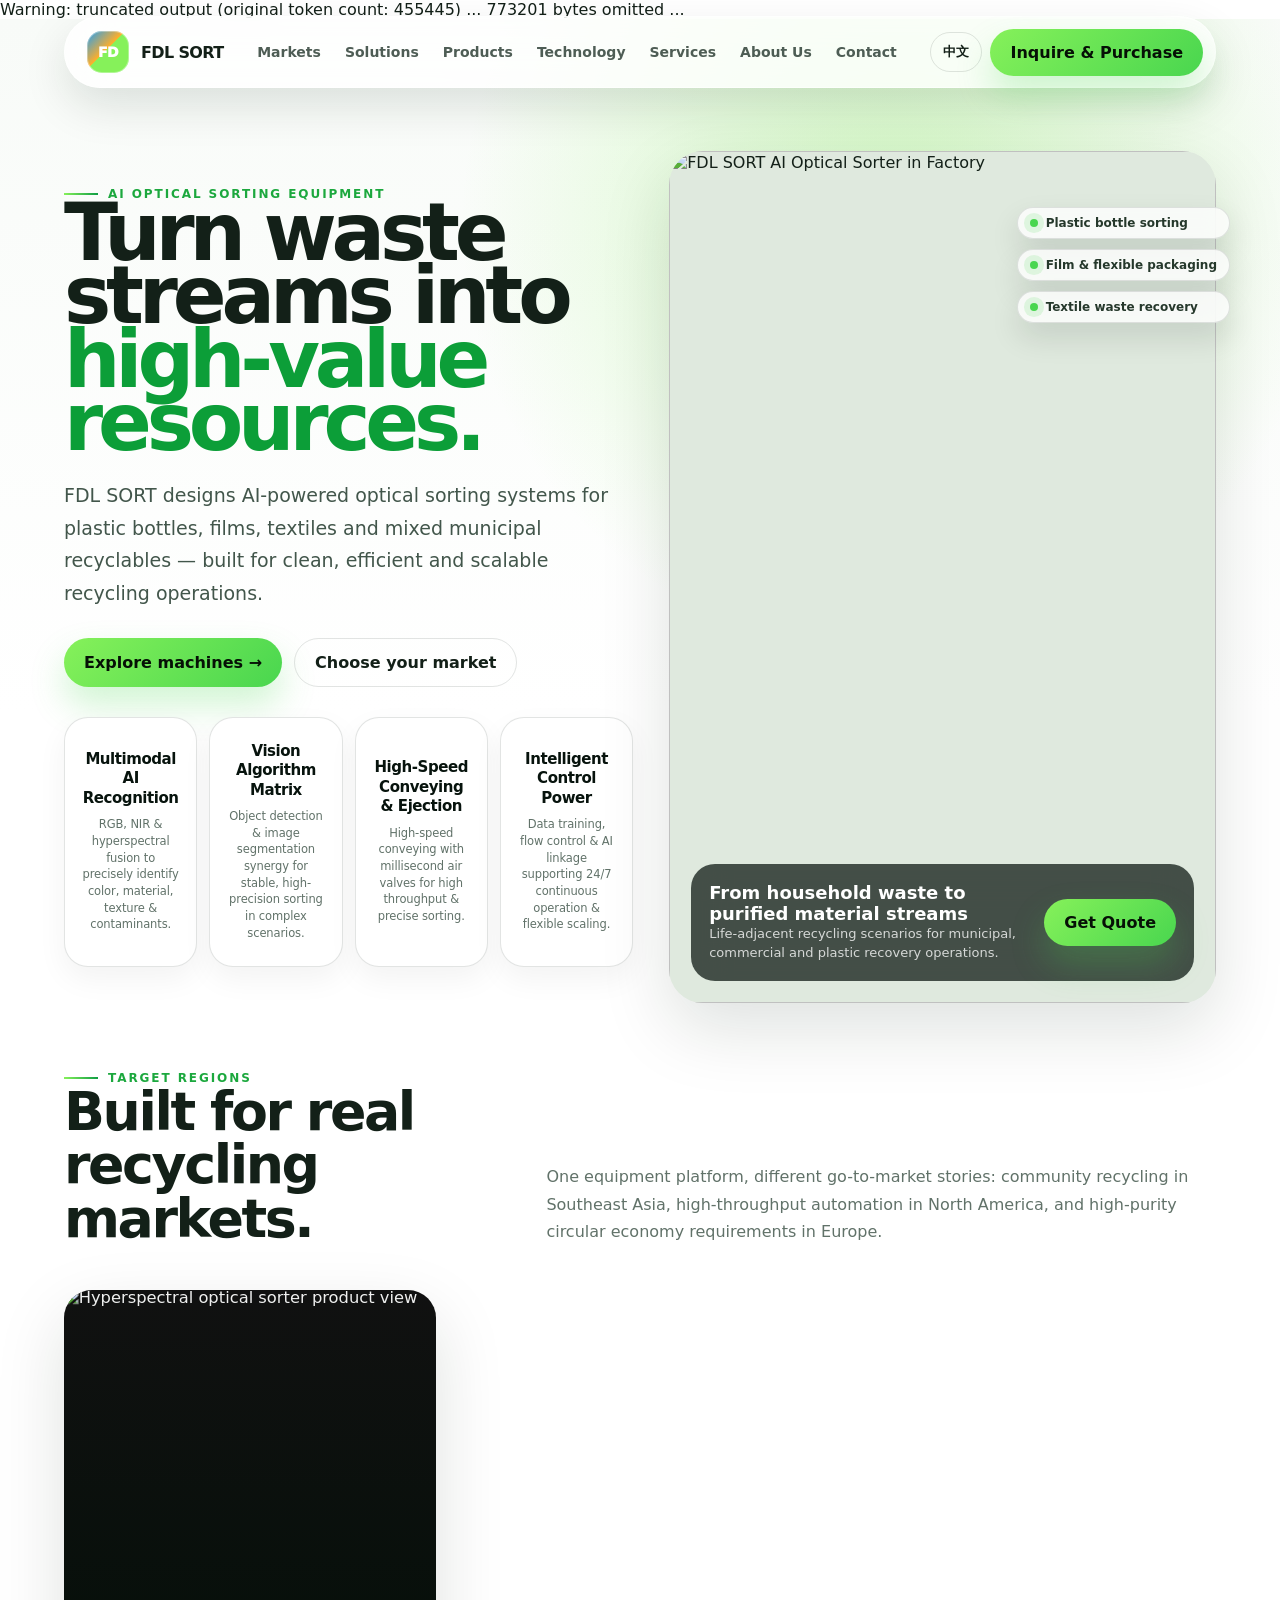
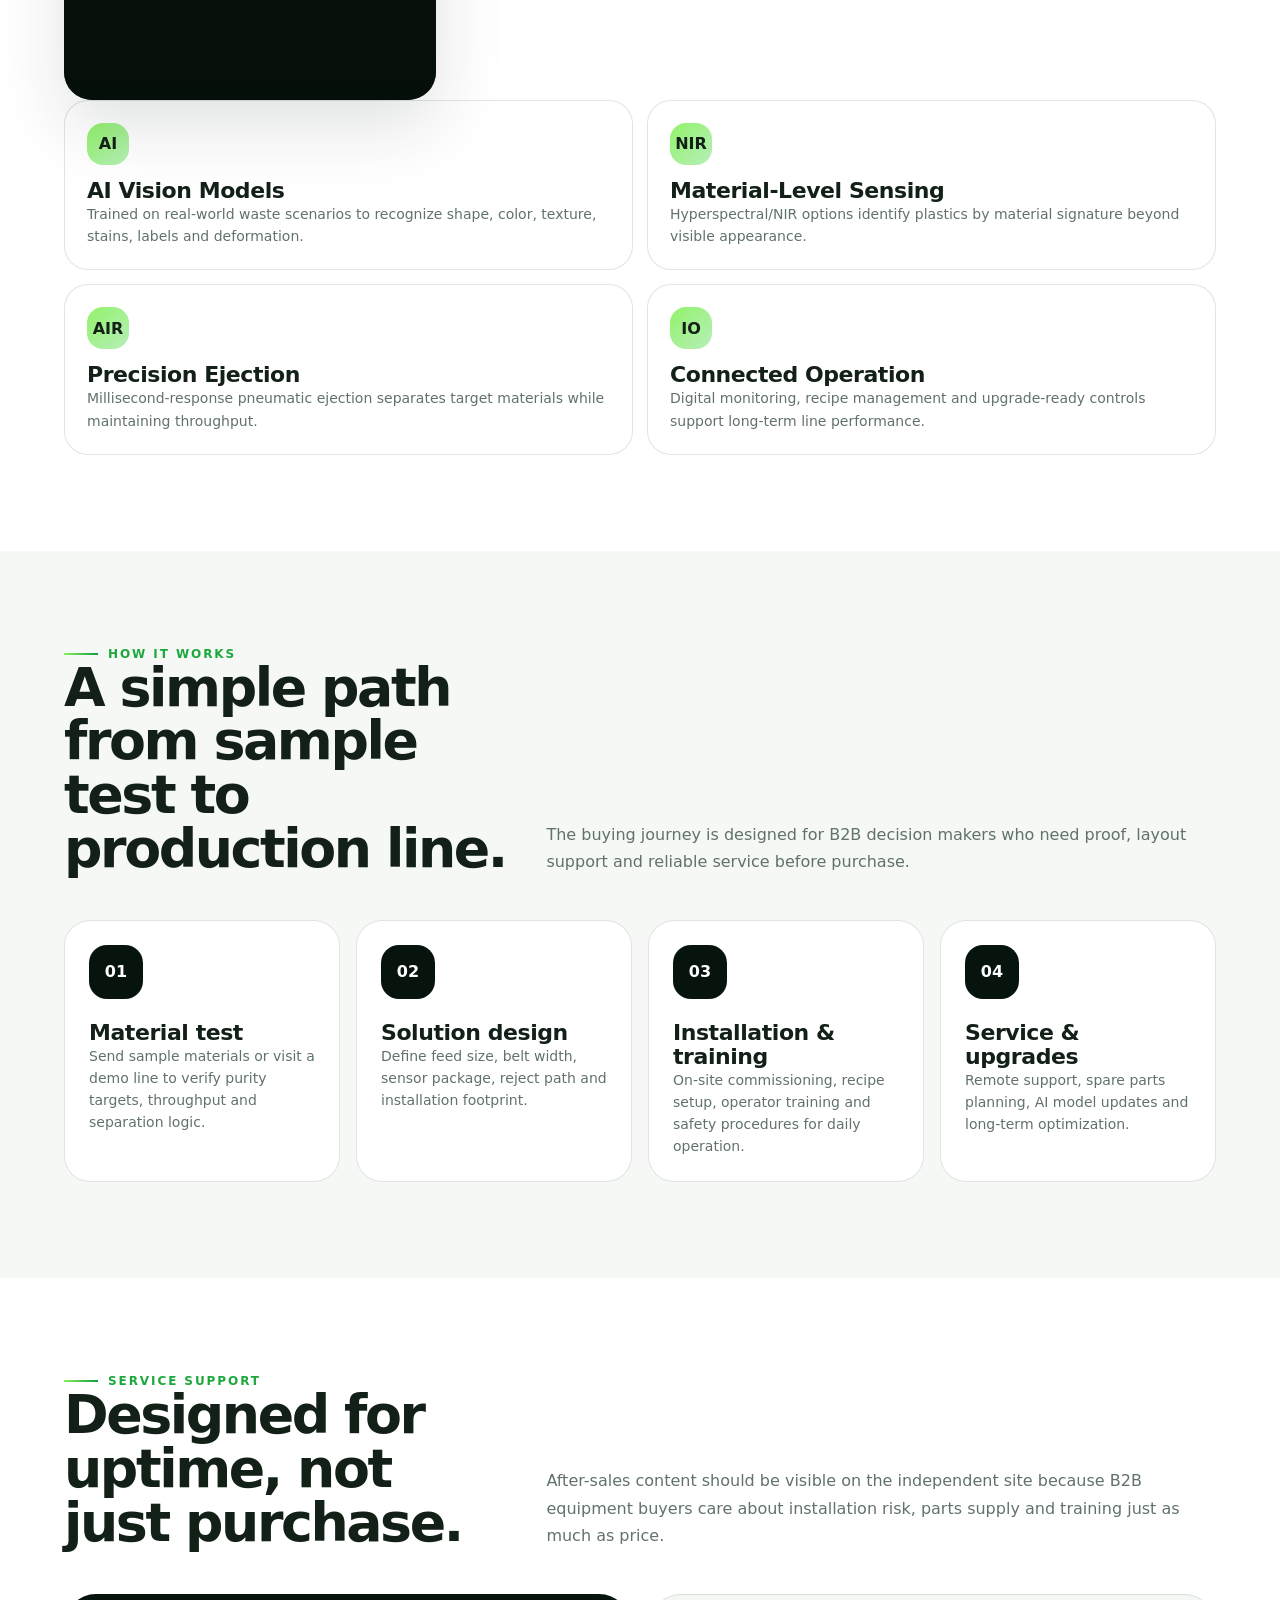
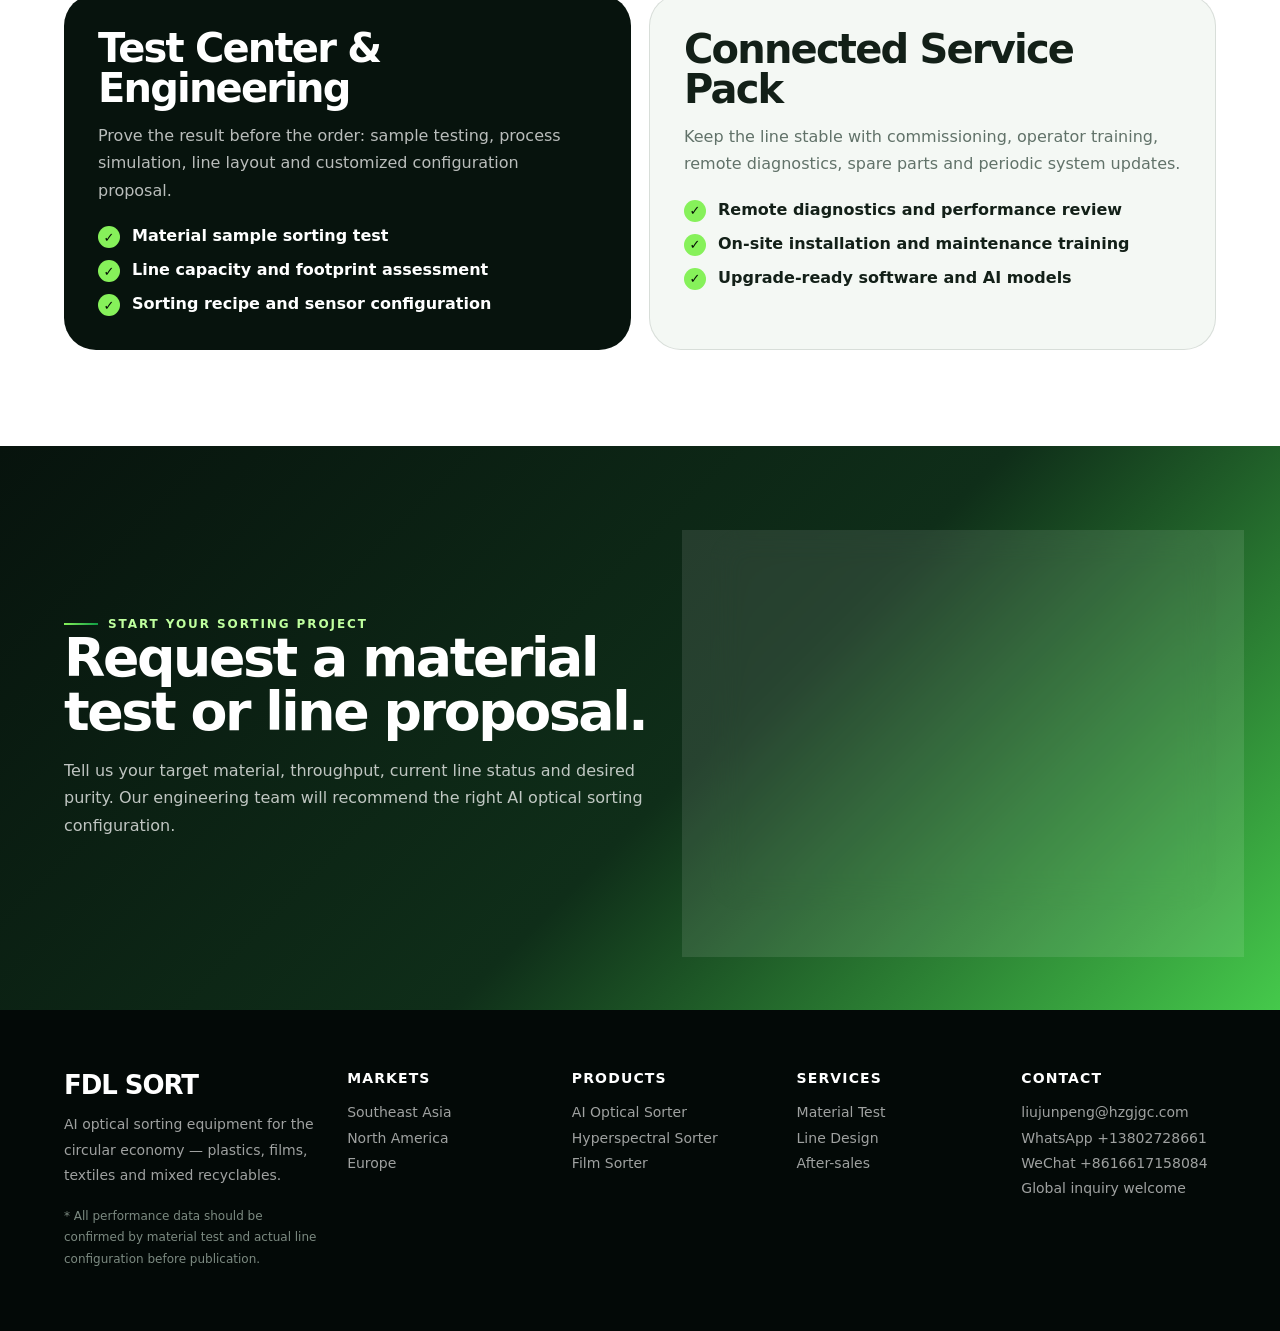
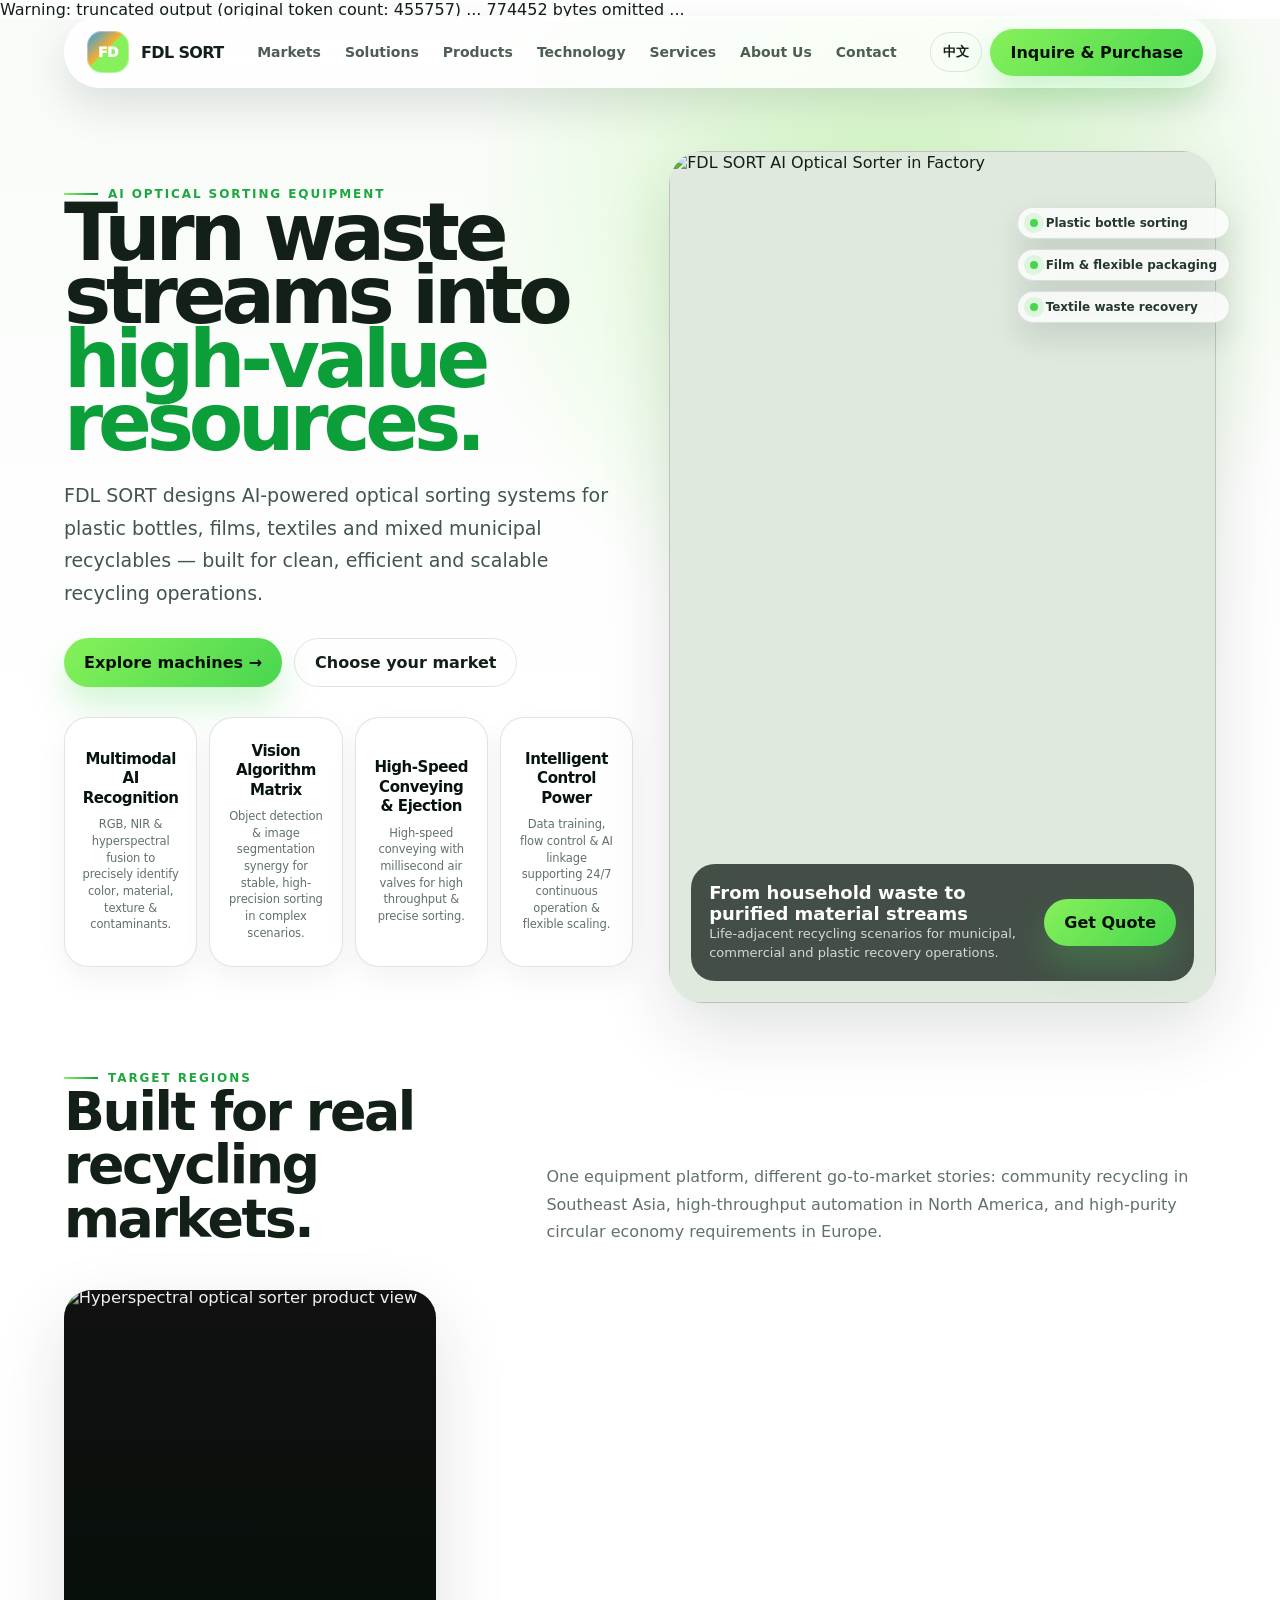
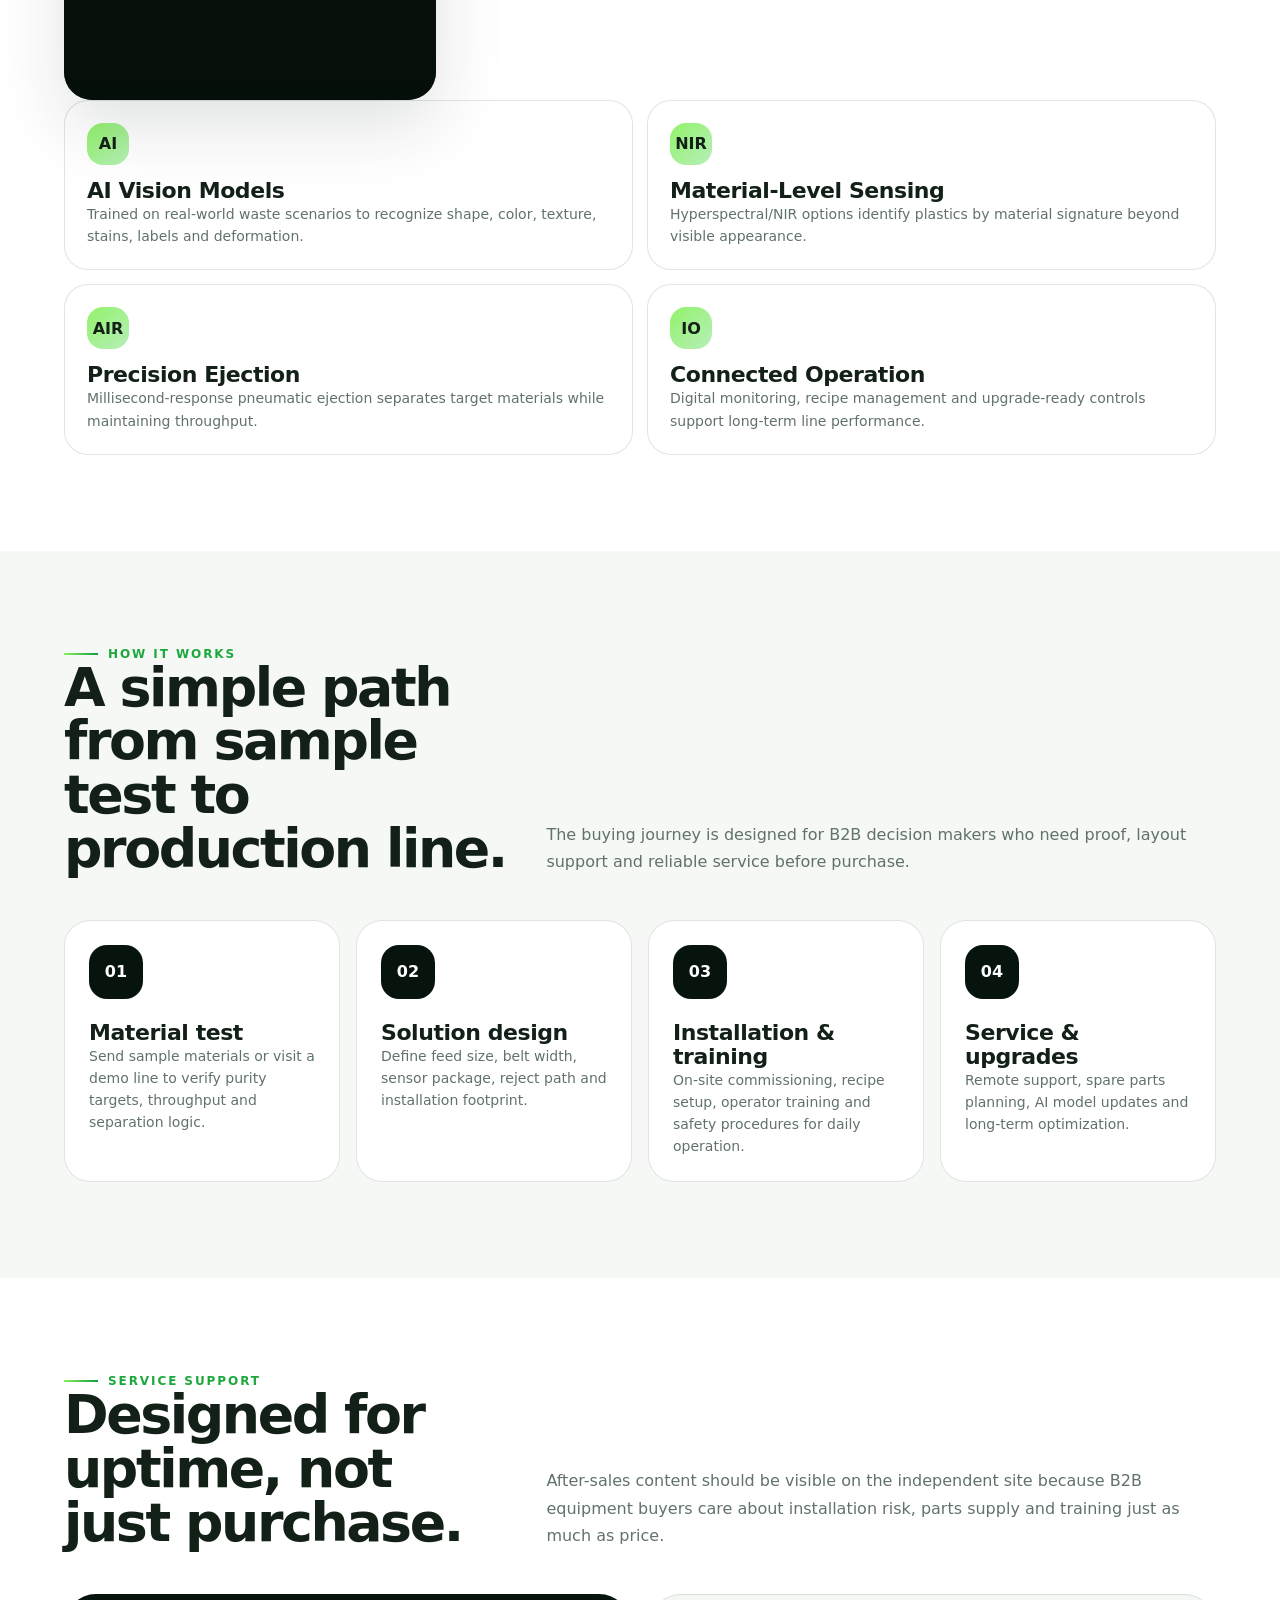
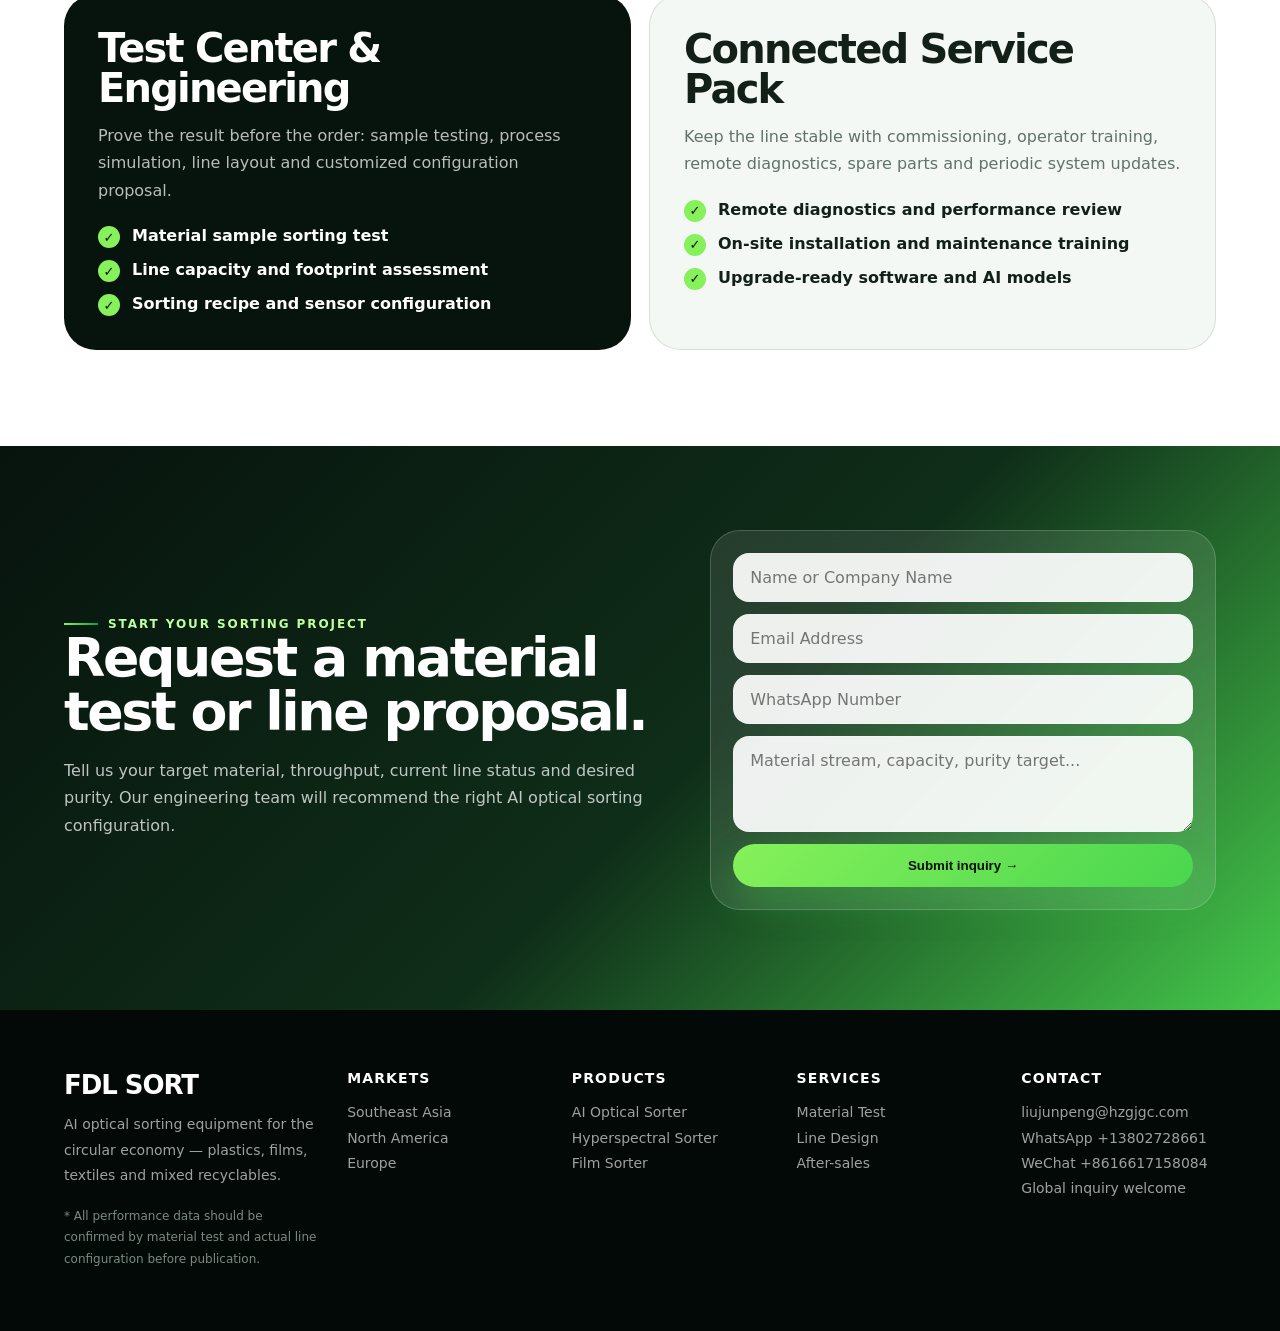
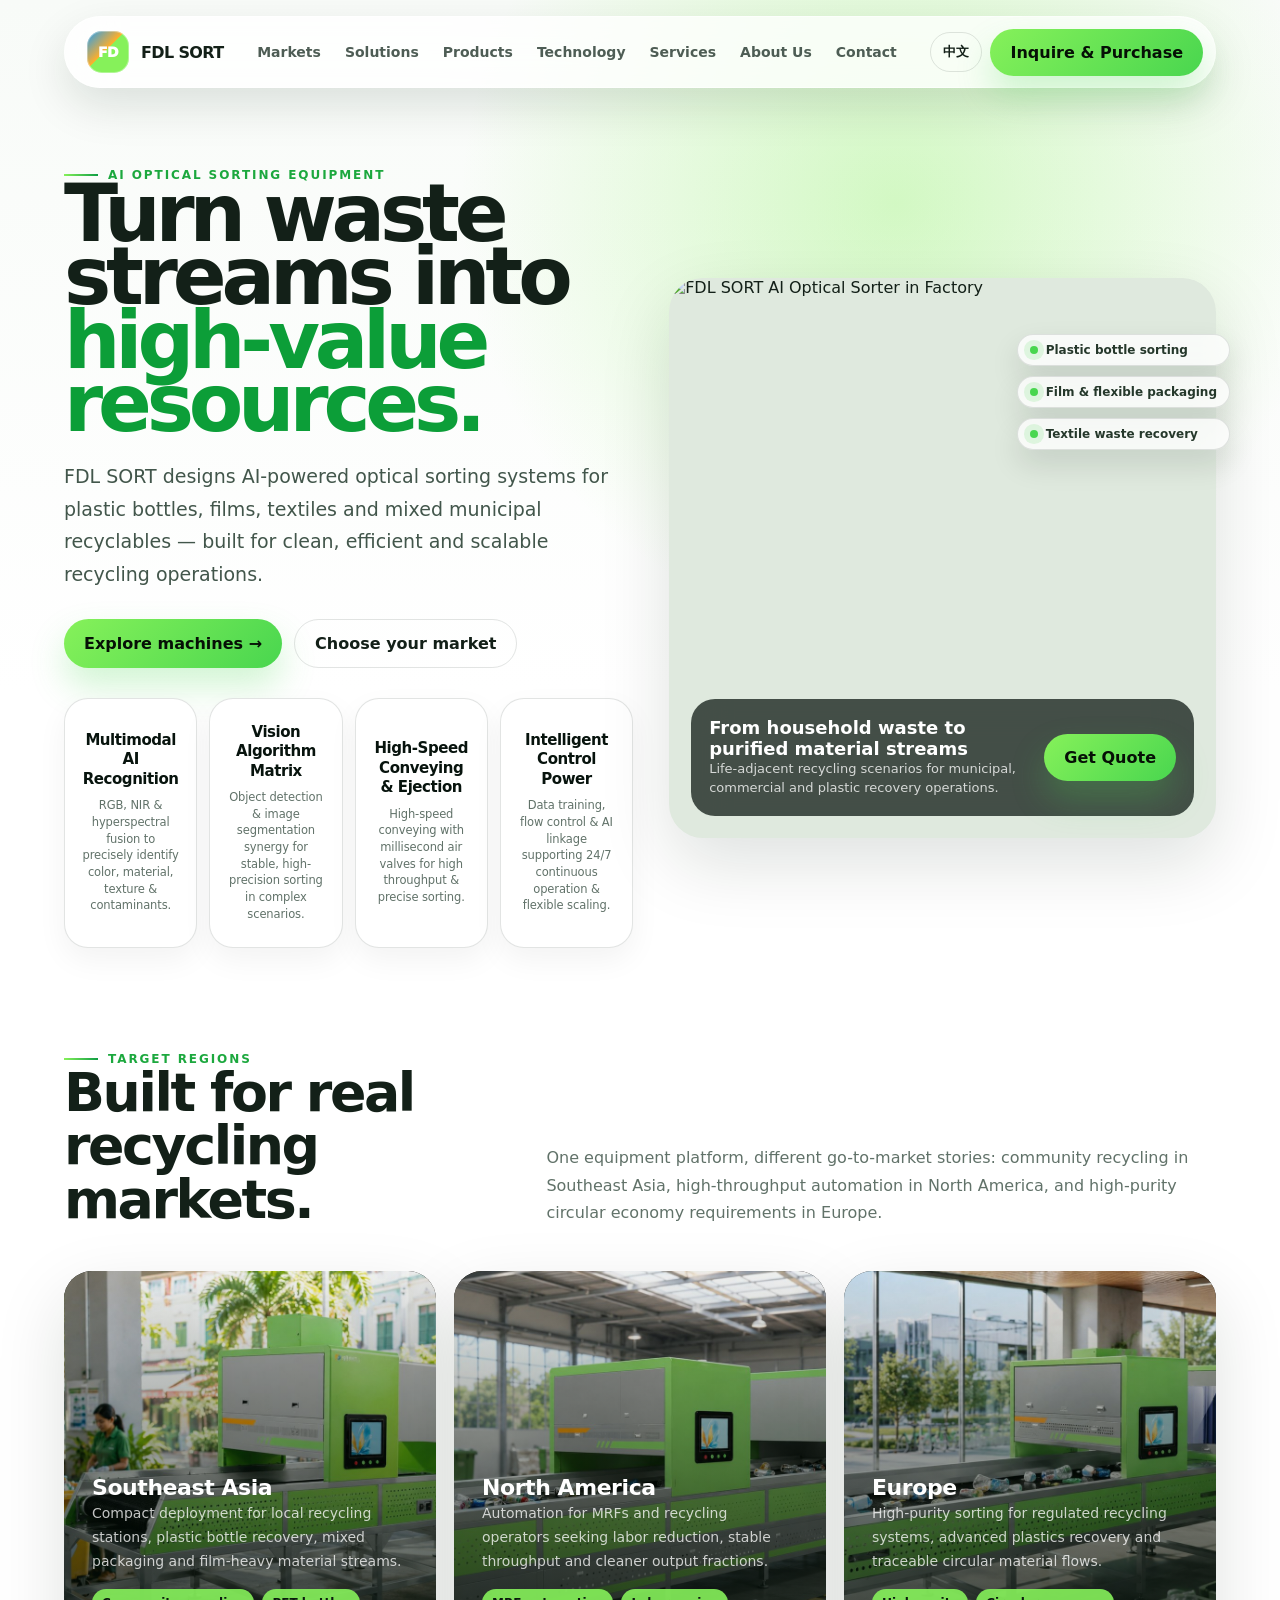
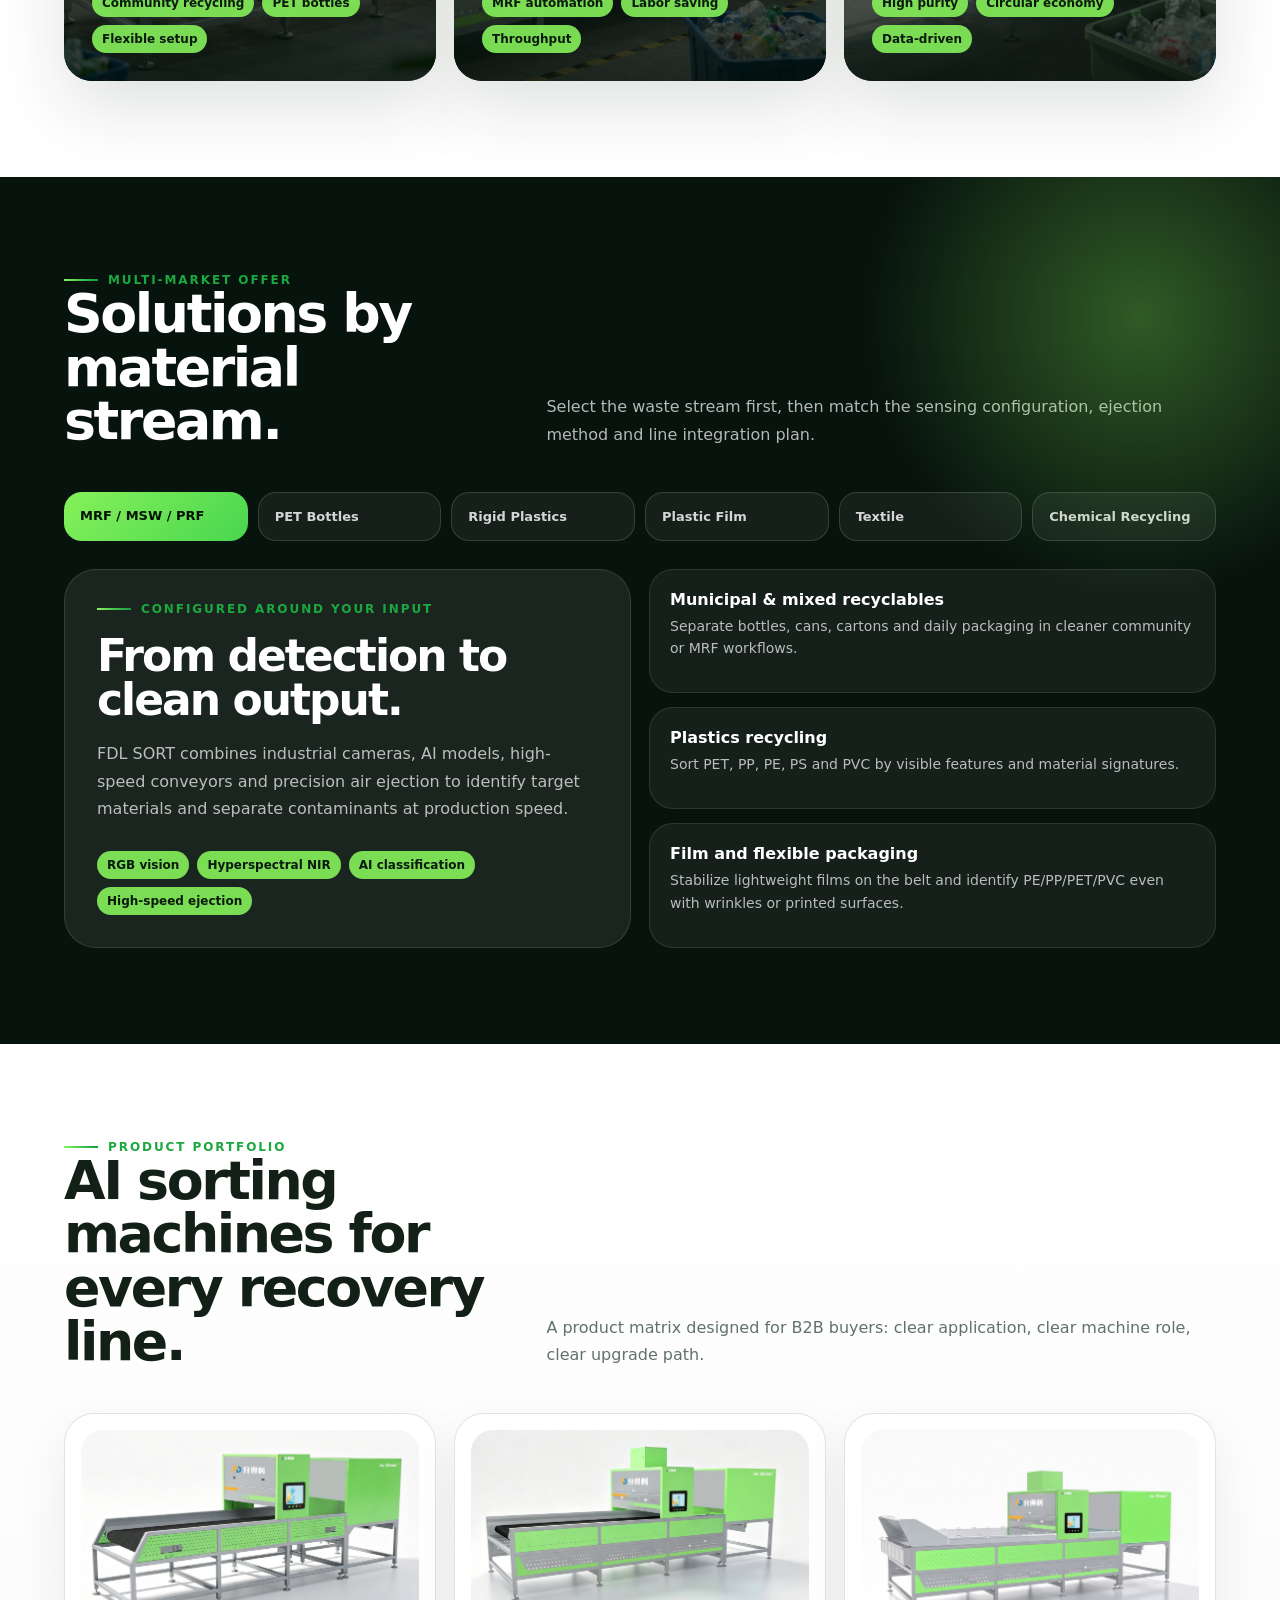
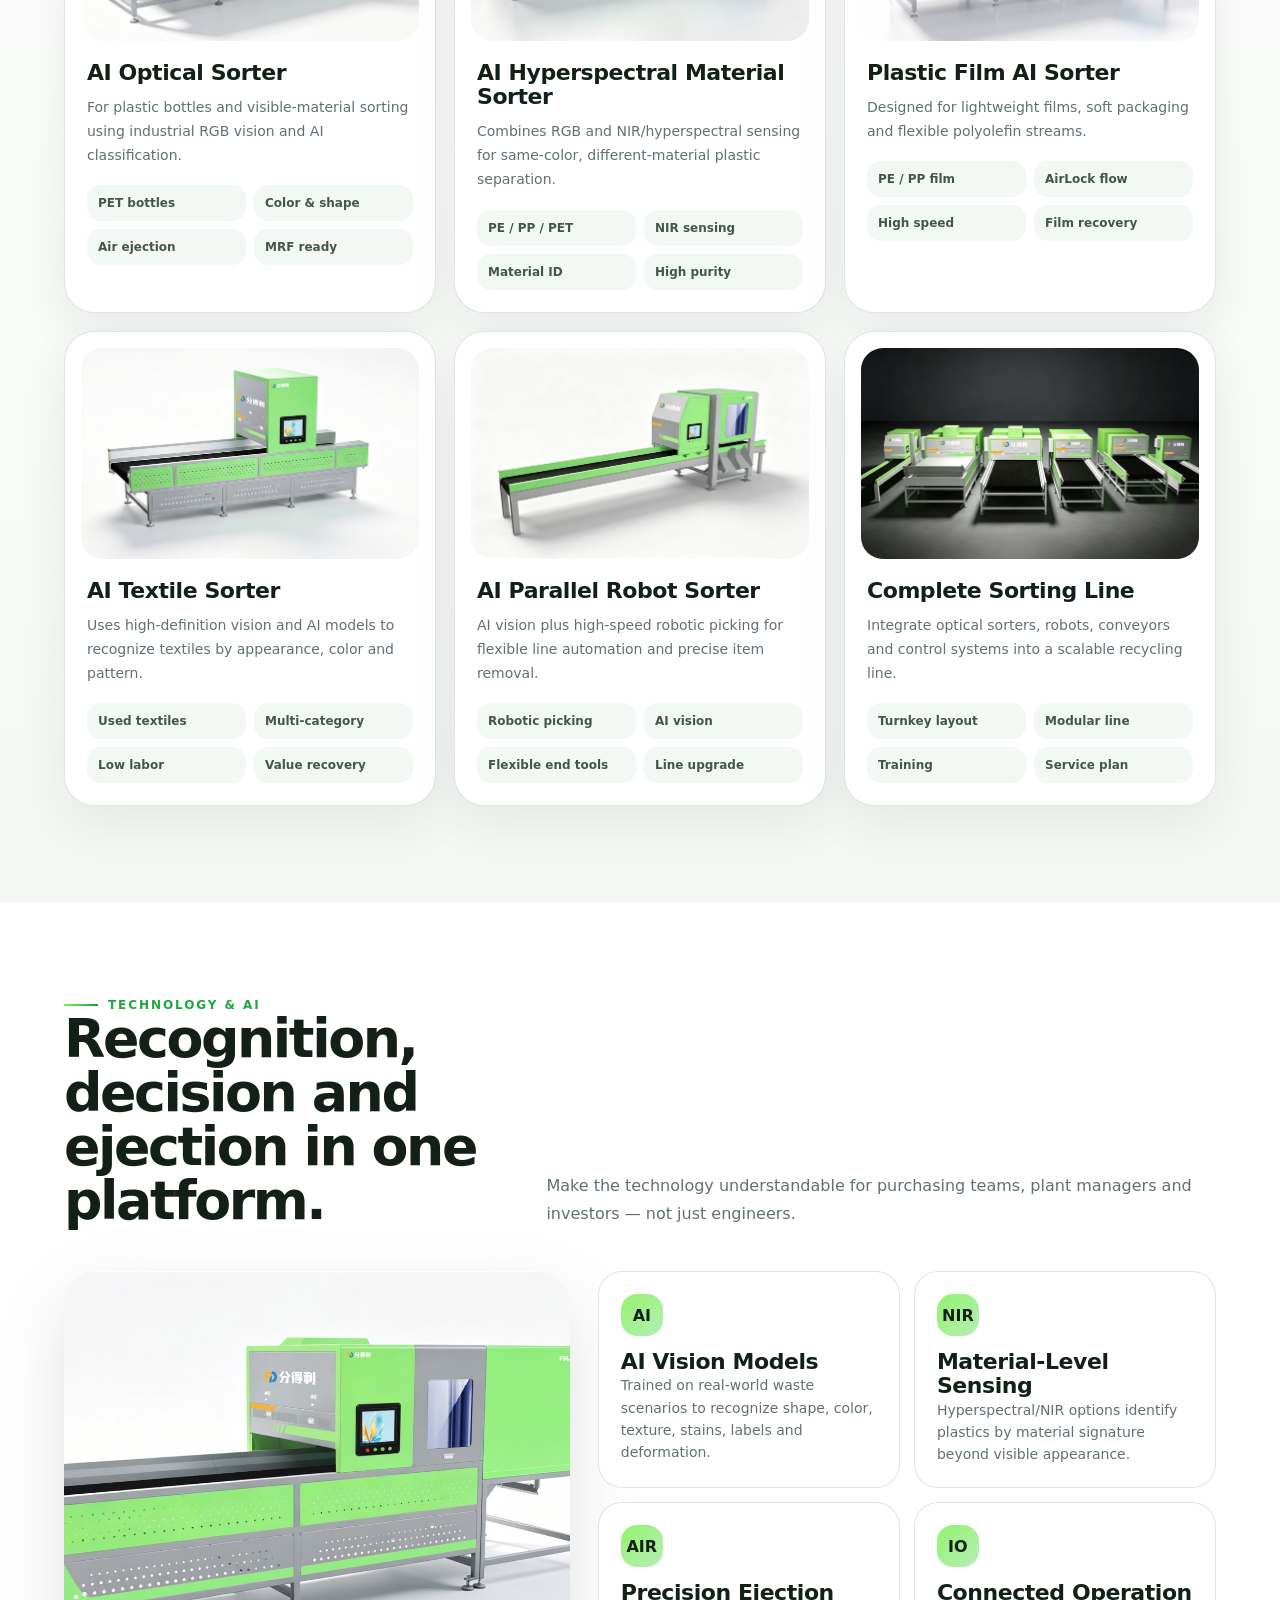
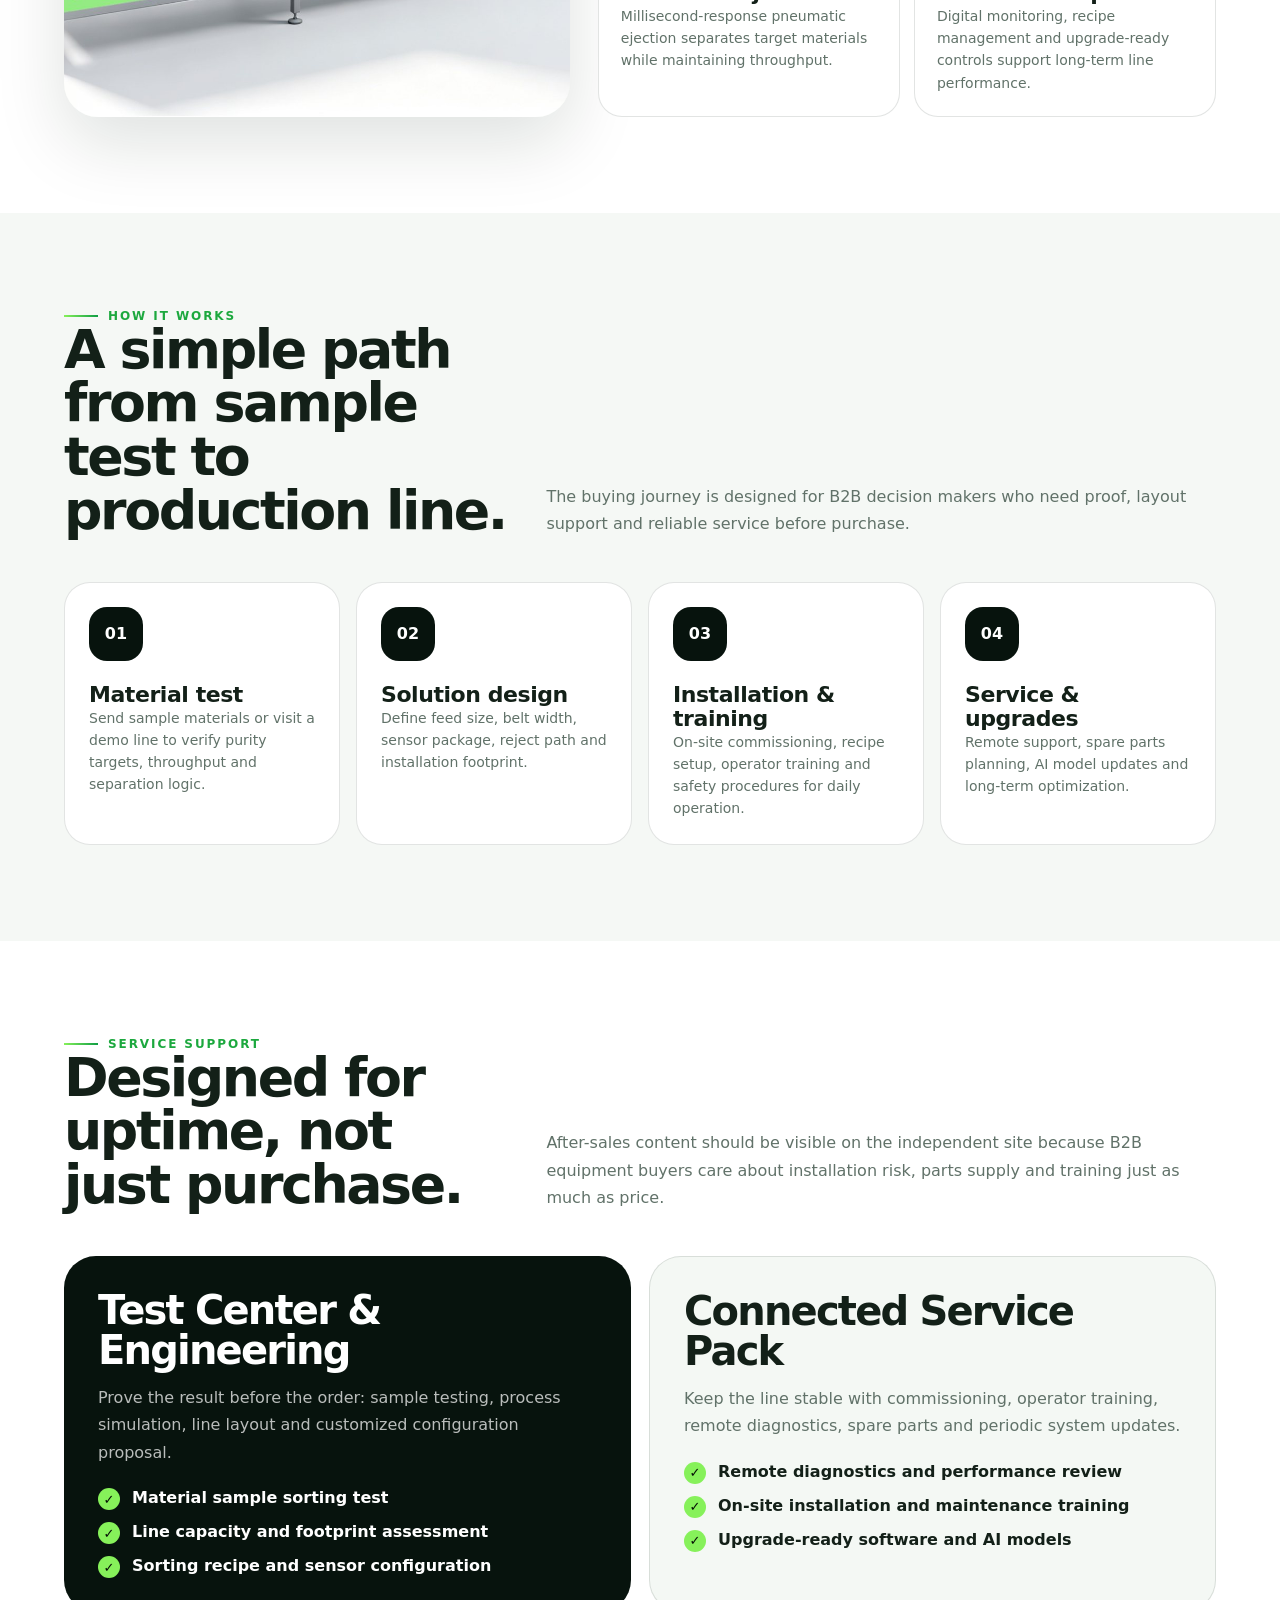
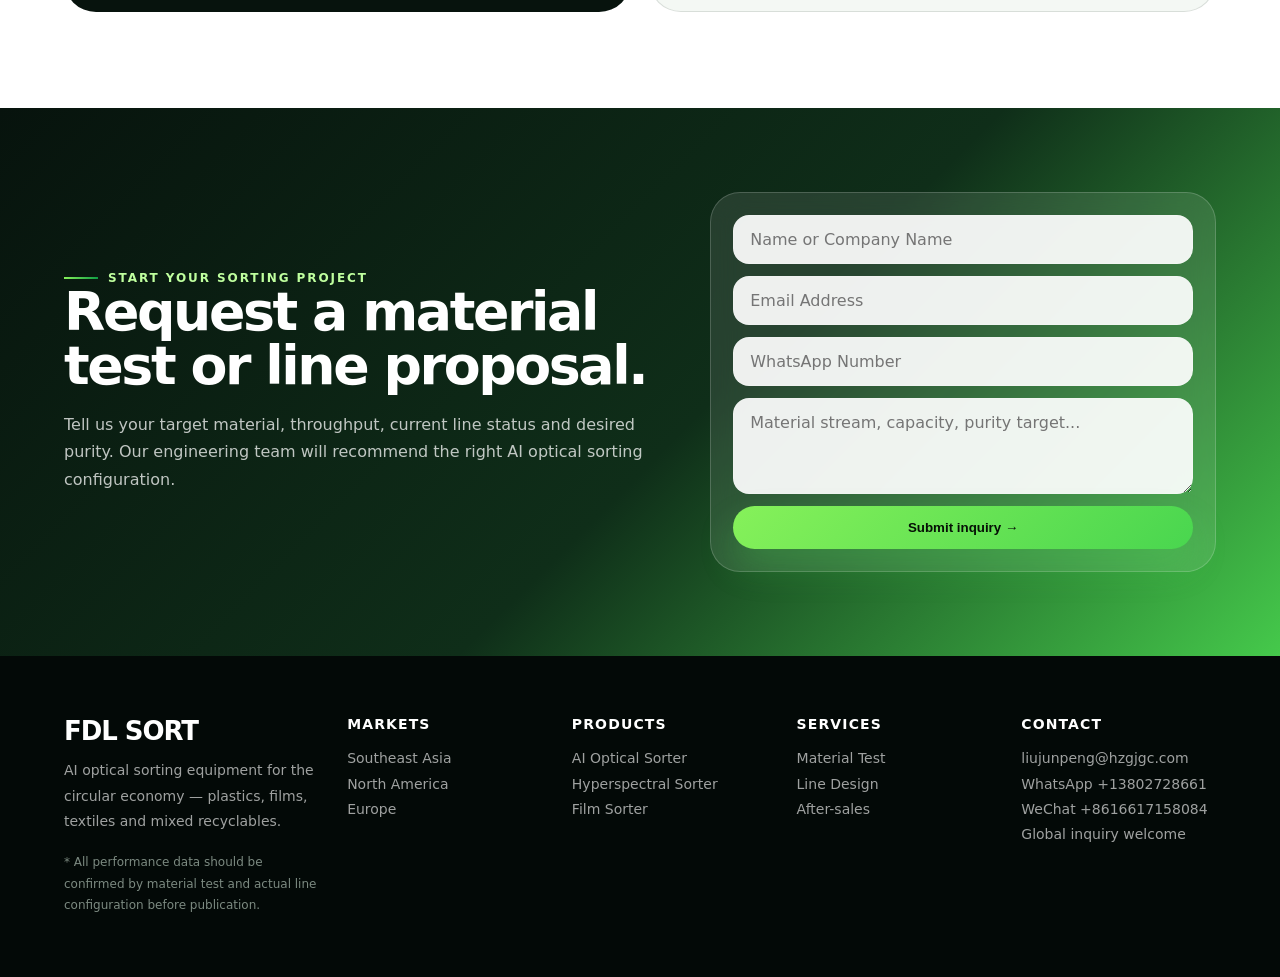
